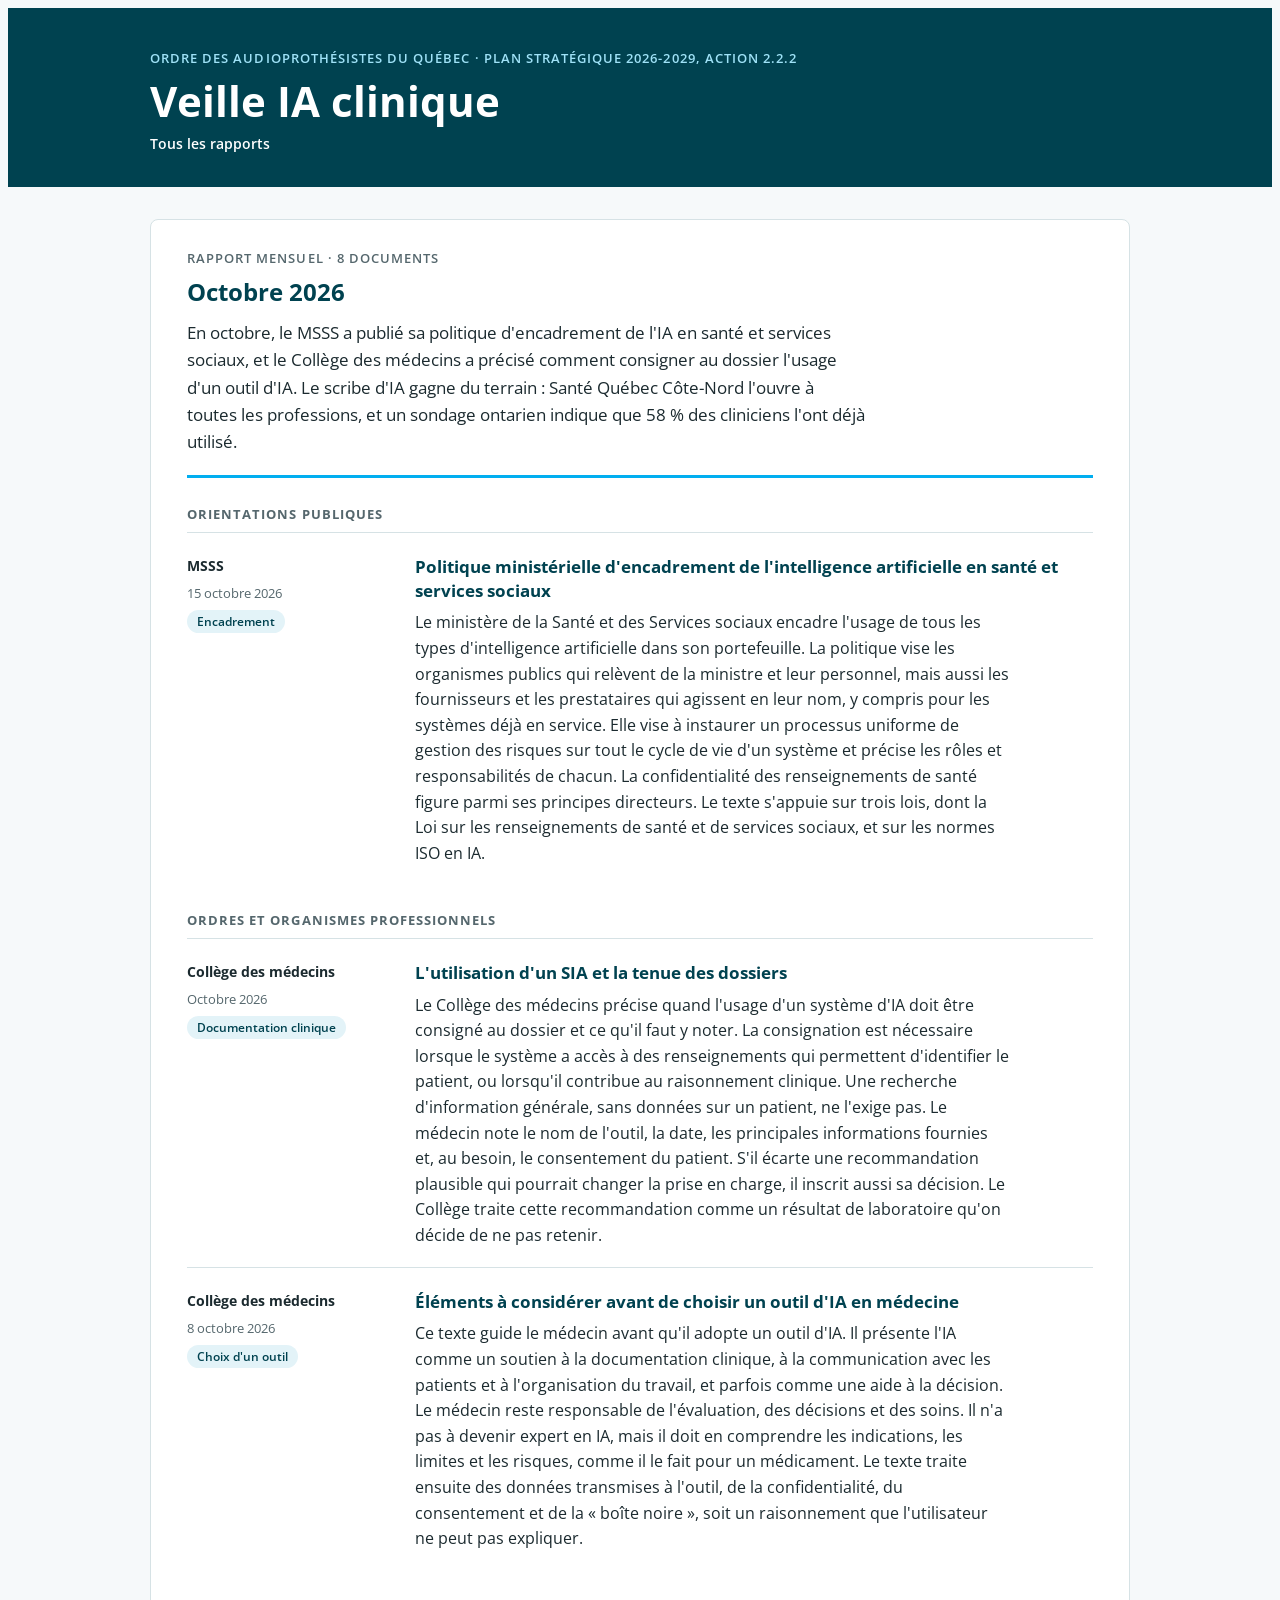
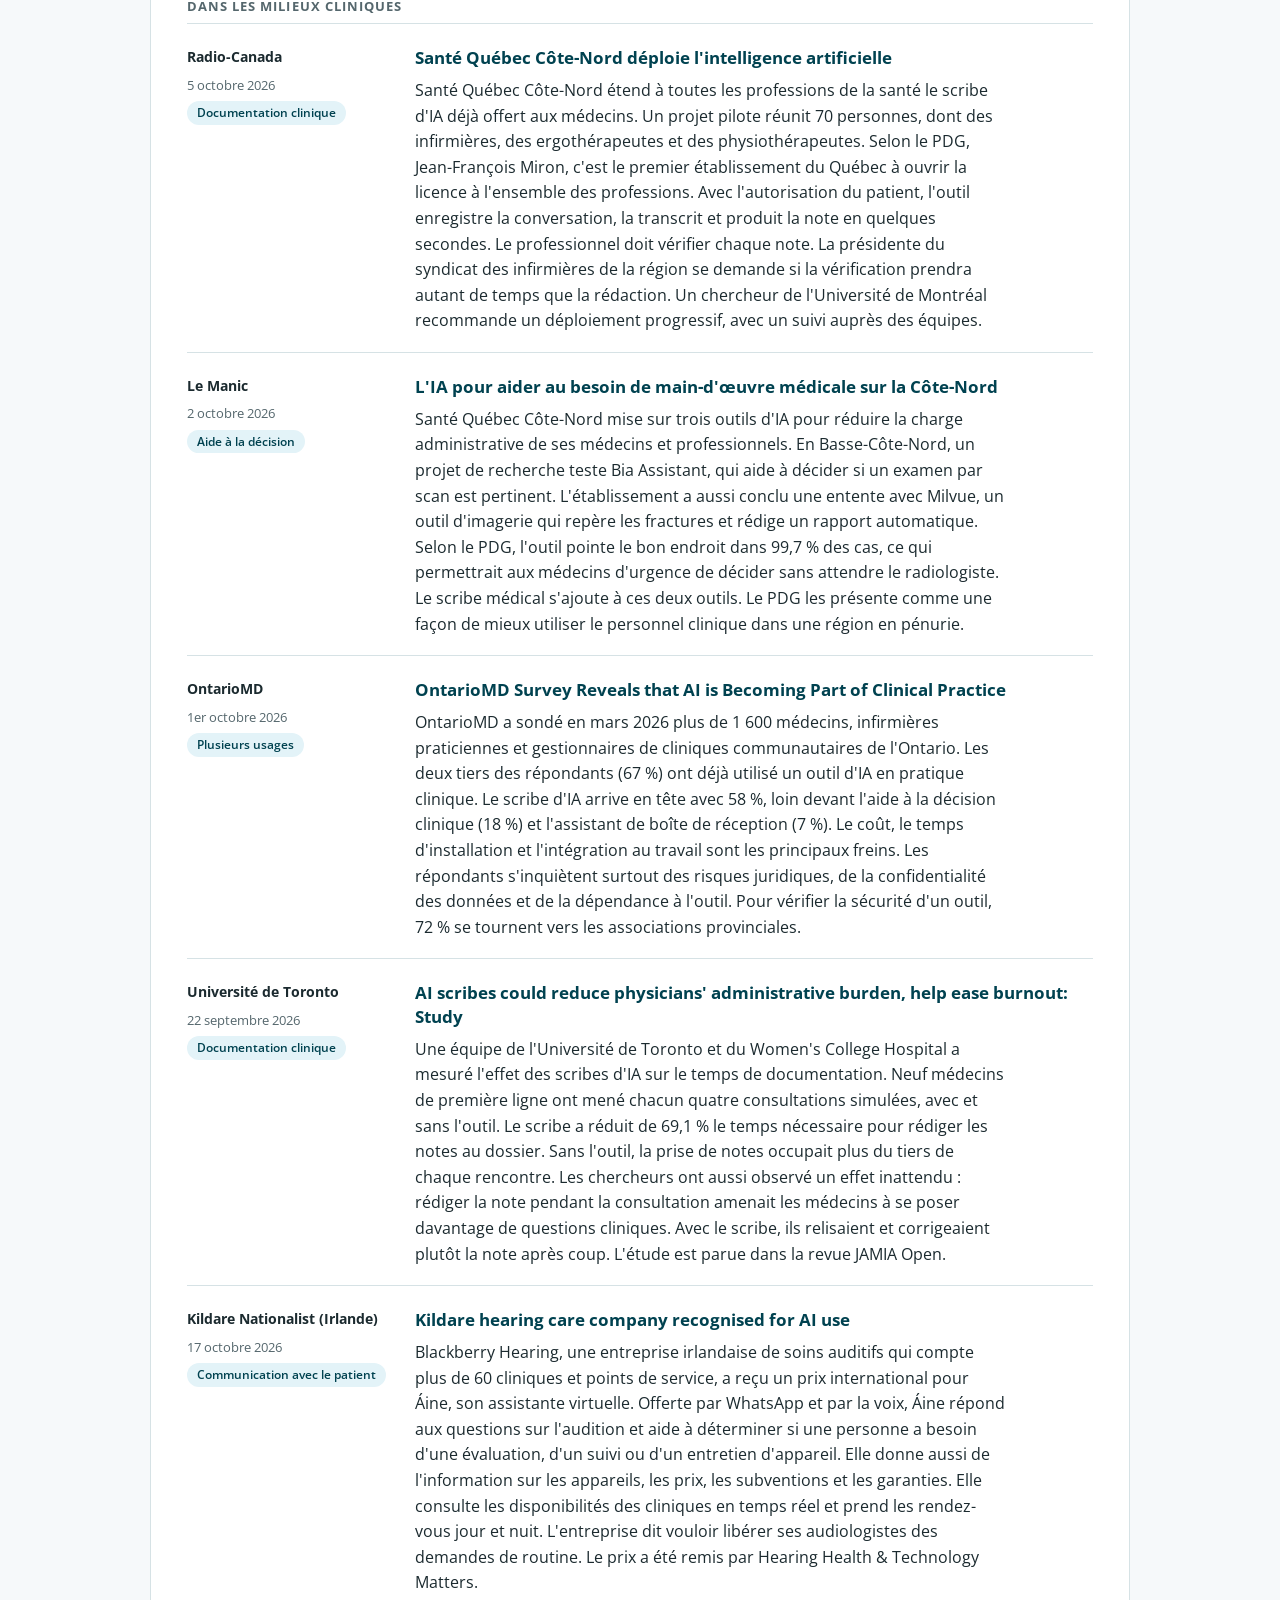
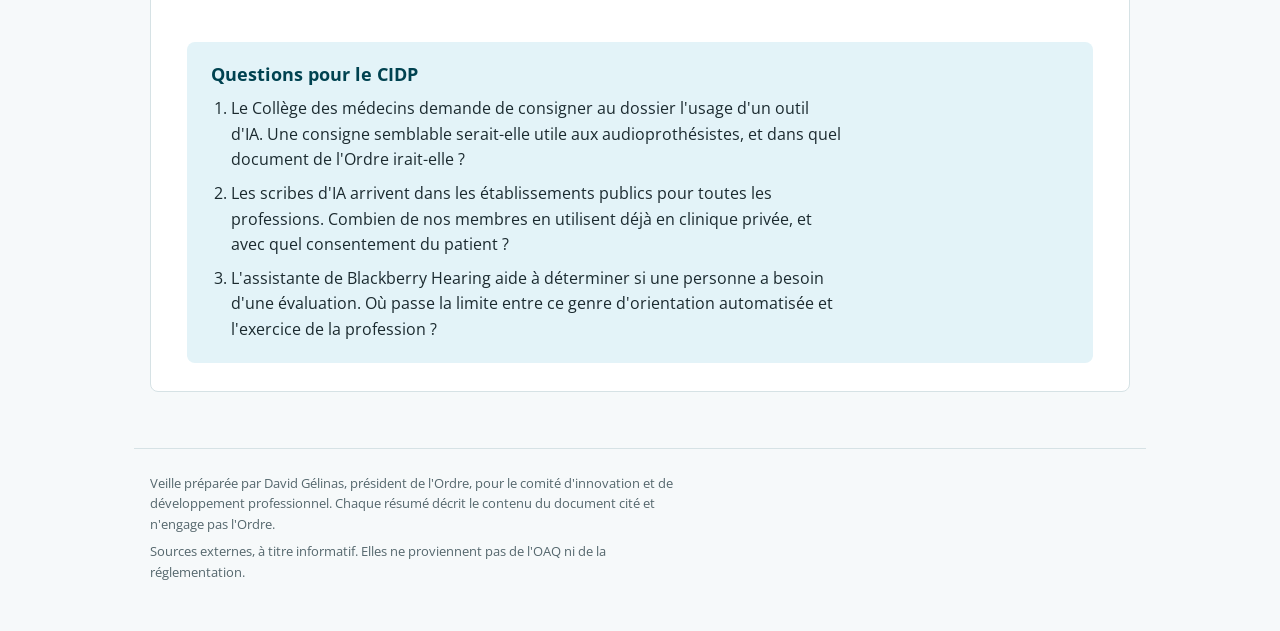
==== rapports/2026-10.html @ 30d17fe9 "Site de la veille IA clinique : rapport d'octobre 2026 et documents de référence Co-Authored-By: Cla" ====
<!doctype html>
<html lang="fr-CA">
<head>
<meta charset="utf-8">
<meta name="viewport" content="width=device-width, initial-scale=1, viewport-fit=cover">
<title>Veille IA clinique, Octobre 2026</title>
<link rel="stylesheet" href="https://fonts.googleapis.com/css2?family=Open+Sans:ital,wght@0,400;0,600;0,700;1,400&amp;display=swap">
<link rel="stylesheet" href="../assets/style.css">
</head>
<body>
<header class="bandeau">
  <div class="cadre">
    <span class="surtitre">Ordre des audioprothésistes du Québec · Plan stratégique 2026-2029, action 2.2.2</span>
    <h1>Veille IA clinique</h1>
    <a class="retour" href="../index.html">Tous les rapports</a>
  </div>
</header>
<main>
  <div class="cadre">
    <article class="rapport" aria-labelledby="t-rapport">
      <div class="rapport-tete">
        <span class="surtitre">Rapport mensuel · 8 documents</span>
        <h2 id="t-rapport">Octobre 2026</h2>
        <p class="resume">En octobre, le MSSS a publié sa politique d&#x27;encadrement de l&#x27;IA en santé et services sociaux, et le Collège des médecins a précisé comment consigner au dossier l&#x27;usage d&#x27;un outil d&#x27;IA. Le scribe d&#x27;IA gagne du terrain : Santé Québec Côte-Nord l&#x27;ouvre à toutes les professions, et un sondage ontarien indique que 58 % des cliniciens l&#x27;ont déjà utilisé.</p>
      </div>
      <div class="rubrique">
        <h3>Orientations publiques</h3>
        <div class="doc">
          <div class="meta"><span class="org">MSSS</span><time datetime="2026-10-15">15 octobre 2026</time><span class="puce">Encadrement</span></div>
          <div class="corps">
            <h4><a href="https://publications.msss.gouv.qc.ca/msss/document-004061/">Politique ministérielle d&#x27;encadrement de l&#x27;intelligence artificielle en santé et services sociaux</a></h4>
            <p>Le ministère de la Santé et des Services sociaux encadre l&#x27;usage de tous les types d&#x27;intelligence artificielle dans son portefeuille. La politique vise les organismes publics qui relèvent de la ministre et leur personnel, mais aussi les fournisseurs et les prestataires qui agissent en leur nom, y compris pour les systèmes déjà en service. Elle vise à instaurer un processus uniforme de gestion des risques sur tout le cycle de vie d&#x27;un système et précise les rôles et responsabilités de chacun. La confidentialité des renseignements de santé figure parmi ses principes directeurs. Le texte s&#x27;appuie sur trois lois, dont la Loi sur les renseignements de santé et de services sociaux, et sur les normes ISO en IA.</p>
          </div>
        </div>
      </div>
      <div class="rubrique">
        <h3>Ordres et organismes professionnels</h3>
        <div class="doc">
          <div class="meta"><span class="org">Collège des médecins</span><time datetime="2026-10">Octobre 2026</time><span class="puce">Documentation clinique</span></div>
          <div class="corps">
            <h4><a href="https://www.cmq.org/fr/pratiquer-la-medecine/informations-clinique/intelligence-artificielle/sia-tenue-dossiers">L&#x27;utilisation d&#x27;un SIA et la tenue des dossiers</a></h4>
            <p>Le Collège des médecins précise quand l&#x27;usage d&#x27;un système d&#x27;IA doit être consigné au dossier et ce qu&#x27;il faut y noter. La consignation est nécessaire lorsque le système a accès à des renseignements qui permettent d&#x27;identifier le patient, ou lorsqu&#x27;il contribue au raisonnement clinique. Une recherche d&#x27;information générale, sans données sur un patient, ne l&#x27;exige pas. Le médecin note le nom de l&#x27;outil, la date, les principales informations fournies et, au besoin, le consentement du patient. S&#x27;il écarte une recommandation plausible qui pourrait changer la prise en charge, il inscrit aussi sa décision. Le Collège traite cette recommandation comme un résultat de laboratoire qu&#x27;on décide de ne pas retenir.</p>
          </div>
        </div>
        <div class="doc">
          <div class="meta"><span class="org">Collège des médecins</span><time datetime="2026-10-08">8 octobre 2026</time><span class="puce">Choix d&#x27;un outil</span></div>
          <div class="corps">
            <h4><a href="https://www.cmq.org/fr/pratiquer-la-medecine/informations-clinique/intelligence-artificielle/avant-choisir-ia">Éléments à considérer avant de choisir un outil d&#x27;IA en médecine</a></h4>
            <p>Ce texte guide le médecin avant qu&#x27;il adopte un outil d&#x27;IA. Il présente l&#x27;IA comme un soutien à la documentation clinique, à la communication avec les patients et à l&#x27;organisation du travail, et parfois comme une aide à la décision. Le médecin reste responsable de l&#x27;évaluation, des décisions et des soins. Il n&#x27;a pas à devenir expert en IA, mais il doit en comprendre les indications, les limites et les risques, comme il le fait pour un médicament. Le texte traite ensuite des données transmises à l&#x27;outil, de la confidentialité, du consentement et de la « boîte noire », soit un raisonnement que l&#x27;utilisateur ne peut pas expliquer.</p>
          </div>
        </div>
      </div>
      <div class="rubrique">
        <h3>Dans les milieux cliniques</h3>
        <div class="doc">
          <div class="meta"><span class="org">Radio-Canada</span><time datetime="2026-10-05">5 octobre 2026</time><span class="puce">Documentation clinique</span></div>
          <div class="corps">
            <h4><a href="https://ici.radio-canada.ca/nouvelle/2289544/ia-medical-prise-note-scribe">Santé Québec Côte-Nord déploie l&#x27;intelligence artificielle</a></h4>
            <p>Santé Québec Côte-Nord étend à toutes les professions de la santé le scribe d&#x27;IA déjà offert aux médecins. Un projet pilote réunit 70 personnes, dont des infirmières, des ergothérapeutes et des physiothérapeutes. Selon le PDG, Jean-François Miron, c&#x27;est le premier établissement du Québec à ouvrir la licence à l&#x27;ensemble des professions. Avec l&#x27;autorisation du patient, l&#x27;outil enregistre la conversation, la transcrit et produit la note en quelques secondes. Le professionnel doit vérifier chaque note. La présidente du syndicat des infirmières de la région se demande si la vérification prendra autant de temps que la rédaction. Un chercheur de l&#x27;Université de Montréal recommande un déploiement progressif, avec un suivi auprès des équipes.</p>
          </div>
        </div>
        <div class="doc">
          <div class="meta"><span class="org">Le Manic</span><time datetime="2026-10-02">2 octobre 2026</time><span class="puce">Aide à la décision</span></div>
          <div class="corps">
            <h4><a href="https://www.lemanic.ca/2026/10/02/lia-pour-aider-au-besoin-de-main-doeuvre-medicale-sur-la-cote-nord/">L&#x27;IA pour aider au besoin de main-d&#x27;œuvre médicale sur la Côte-Nord</a></h4>
            <p>Santé Québec Côte-Nord mise sur trois outils d&#x27;IA pour réduire la charge administrative de ses médecins et professionnels. En Basse-Côte-Nord, un projet de recherche teste Bia Assistant, qui aide à décider si un examen par scan est pertinent. L&#x27;établissement a aussi conclu une entente avec Milvue, un outil d&#x27;imagerie qui repère les fractures et rédige un rapport automatique. Selon le PDG, l&#x27;outil pointe le bon endroit dans 99,7 % des cas, ce qui permettrait aux médecins d&#x27;urgence de décider sans attendre le radiologiste. Le scribe médical s&#x27;ajoute à ces deux outils. Le PDG les présente comme une façon de mieux utiliser le personnel clinique dans une région en pénurie.</p>
          </div>
        </div>
        <div class="doc">
          <div class="meta"><span class="org">OntarioMD</span><time datetime="2026-10-01">1er octobre 2026</time><span class="puce">Plusieurs usages</span></div>
          <div class="corps">
            <h4><a href="https://www.newswire.ca/news-releases/ontariomd-survey-reveals-that-ai-is-becoming-part-of-clinical-practice-877359823.html">OntarioMD Survey Reveals that AI is Becoming Part of Clinical Practice</a></h4>
            <p>OntarioMD a sondé en mars 2026 plus de 1 600 médecins, infirmières praticiennes et gestionnaires de cliniques communautaires de l&#x27;Ontario. Les deux tiers des répondants (67 %) ont déjà utilisé un outil d&#x27;IA en pratique clinique. Le scribe d&#x27;IA arrive en tête avec 58 %, loin devant l&#x27;aide à la décision clinique (18 %) et l&#x27;assistant de boîte de réception (7 %). Le coût, le temps d&#x27;installation et l&#x27;intégration au travail sont les principaux freins. Les répondants s&#x27;inquiètent surtout des risques juridiques, de la confidentialité des données et de la dépendance à l&#x27;outil. Pour vérifier la sécurité d&#x27;un outil, 72 % se tournent vers les associations provinciales.</p>
          </div>
        </div>
        <div class="doc">
          <div class="meta"><span class="org">Université de Toronto</span><time datetime="2026-09-22">22 septembre 2026</time><span class="puce">Documentation clinique</span></div>
          <div class="corps">
            <h4><a href="https://www.utoronto.ca/news/ai-scribes-could-reduce-physicians-administrative-burden-help-ease-burnout-study">AI scribes could reduce physicians&#x27; administrative burden, help ease burnout: Study</a></h4>
            <p>Une équipe de l&#x27;Université de Toronto et du Women&#x27;s College Hospital a mesuré l&#x27;effet des scribes d&#x27;IA sur le temps de documentation. Neuf médecins de première ligne ont mené chacun quatre consultations simulées, avec et sans l&#x27;outil. Le scribe a réduit de 69,1 % le temps nécessaire pour rédiger les notes au dossier. Sans l&#x27;outil, la prise de notes occupait plus du tiers de chaque rencontre. Les chercheurs ont aussi observé un effet inattendu : rédiger la note pendant la consultation amenait les médecins à se poser davantage de questions cliniques. Avec le scribe, ils relisaient et corrigeaient plutôt la note après coup. L&#x27;étude est parue dans la revue JAMIA Open.</p>
          </div>
        </div>
        <div class="doc">
          <div class="meta"><span class="org">Kildare Nationalist (Irlande)</span><time datetime="2026-10-17">17 octobre 2026</time><span class="puce">Communication avec le patient</span></div>
          <div class="corps">
            <h4><a href="https://www.kildare-nationalist.ie/news/kildare-hearing-care-company-recognised-for-ai-use_arid-20331309.html">Kildare hearing care company recognised for AI use</a></h4>
            <p>Blackberry Hearing, une entreprise irlandaise de soins auditifs qui compte plus de 60 cliniques et points de service, a reçu un prix international pour Áine, son assistante virtuelle. Offerte par WhatsApp et par la voix, Áine répond aux questions sur l&#x27;audition et aide à déterminer si une personne a besoin d&#x27;une évaluation, d&#x27;un suivi ou d&#x27;un entretien d&#x27;appareil. Elle donne aussi de l&#x27;information sur les appareils, les prix, les subventions et les garanties. Elle consulte les disponibilités des cliniques en temps réel et prend les rendez-vous jour et nuit. L&#x27;entreprise dit vouloir libérer ses audiologistes des demandes de routine. Le prix a été remis par Hearing Health &amp; Technology Matters.</p>
          </div>
        </div>
      </div>
      <div class="questions">
        <h3>Questions pour le CIDP</h3>
        <ol>
          <li>Le Collège des médecins demande de consigner au dossier l&#x27;usage d&#x27;un outil d&#x27;IA. Une consigne semblable serait-elle utile aux audioprothésistes, et dans quel document de l&#x27;Ordre irait-elle ?</li>
          <li>Les scribes d&#x27;IA arrivent dans les établissements publics pour toutes les professions. Combien de nos membres en utilisent déjà en clinique privée, et avec quel consentement du patient ?</li>
          <li>L&#x27;assistante de Blackberry Hearing aide à déterminer si une personne a besoin d&#x27;une évaluation. Où passe la limite entre ce genre d&#x27;orientation automatisée et l&#x27;exercice de la profession ?</li>
        </ol>
      </div>
    </article>
  </div>
</main>
<footer>
  <div class="cadre">
    <p>Veille préparée par David Gélinas, président de l'Ordre, pour le comité d'innovation et de développement professionnel. Chaque résumé décrit le contenu du document cité et n'engage pas l'Ordre.</p>
    <p>Sources externes, à titre informatif. Elles ne proviennent pas de l'OAQ ni de la réglementation.</p>
  </div>
</footer>
</body>
</html>
---- assets/style.css ----
/* Bandeau plein largeur, puis une colonne de lecture. Chaque document = méta à gauche, résumé à droite (empilés sur téléphone) */
:root {
  --encre: #004250;      /* bleu-vert OAQ */
  --vif: #01AEF0;        /* accent OAQ, filets et puces seulement */
  --fond: #F6F9FA;
  --surface: #FFFFFF;
  --texte: #1B2A2F;
  --doux: #55676D;
  --filet: #D6E2E5;
  --bandeau-texte: #FFFFFF;
  --puce-fond: #E3F3F8;
  --puce-texte: #004250;
  --avis-fond: #FFF7E0;
  --avis-texte: #5C4300;
  --corps: "Open Sans", "Segoe UI", system-ui, -apple-system, sans-serif;
}
@media (prefers-color-scheme: dark) {
  :root:not([data-theme="light"]) {
    --encre: #7FD3EC; --vif: #01AEF0; --fond: #0E1A1E; --surface: #15252A; --texte: #E4EEF0;
    --doux: #9DB1B6; --filet: #26393F; --bandeau-texte: #FFFFFF; --puce-fond: #1D3A43; --puce-texte: #BEE9F6;
    --avis-fond: #3A3014; --avis-texte: #F3DFA6; color-scheme: dark;
  }
}
:root[data-theme="dark"] {
  --encre: #7FD3EC; --vif: #01AEF0; --fond: #0E1A1E; --surface: #15252A; --texte: #E4EEF0;
  --doux: #9DB1B6; --filet: #26393F; --bandeau-texte: #FFFFFF; --puce-fond: #1D3A43; --puce-texte: #BEE9F6;
  --avis-fond: #3A3014; --avis-texte: #F3DFA6; color-scheme: dark;
}
body { background: var(--fond); color: var(--texte); font-family: var(--corps); font-size: 16px; line-height: 1.6; }
.cadre { max-width: 980px; margin: 0 auto; padding-left: max(16px, env(safe-area-inset-left, 0px)); padding-right: max(16px, env(safe-area-inset-right, 0px)); }
header.bandeau { background: #004250; color: var(--bandeau-texte); }
header.bandeau .cadre { padding-block: 40px 32px; display: grid; gap: 8px; }
.surtitre { font-size: 13px; font-weight: 600; letter-spacing: .08em; text-transform: uppercase; color: #9FE2F7; }
h1 { margin: 0; font-size: clamp(30px, 5vw, 42px); line-height: 1.15; font-weight: 700; text-wrap: balance; }
.sous-titre { margin: 0; max-width: 62ch; color: #D7EEF4; }
nav.onglets { display: flex; flex-wrap: wrap; gap: 8px 20px; margin-top: 12px; }
nav.onglets a { color: #FFFFFF; font-weight: 600; font-size: 14px; text-decoration: none; border-bottom: 2px solid var(--vif); padding-bottom: 2px; }
nav.onglets a:focus-visible, a:focus-visible { outline: 2px solid var(--vif); outline-offset: 3px; }
main .cadre { padding-block: 32px 56px; display: grid; gap: 48px; }
h2 { margin: 0 0 4px; font-size: 24px; line-height: 1.25; color: var(--encre); text-wrap: balance; }
h3 { margin: 0; font-size: 18px; line-height: 1.35; text-wrap: balance; }
.intro { margin: 0; color: var(--doux); max-width: 65ch; }
section { display: grid; gap: 20px; }

/* Liste des rapports */
.liste-rapports { display: grid; gap: 0; border-top: 1px solid var(--filet); }
.rapport-ligne { display: grid; grid-template-columns: 170px 1fr; gap: 8px 24px; padding-block: 20px; border-bottom: 1px solid var(--filet); }
.rapport-ligne .mois { font-weight: 700; color: var(--encre); font-size: 18px; }
.rapport-ligne .compte { font-size: 13px; color: var(--doux); font-variant-numeric: tabular-nums; }
.rapport-ligne p { margin: 0; max-width: 65ch; }
.rapport-ligne a { color: var(--encre); font-weight: 600; }
.rapport-ligne.a-venir .mois, .rapport-ligne.a-venir p { color: var(--doux); }

/* Rapport */
.rapport { background: var(--surface); border: 1px solid var(--filet); border-radius: 8px; padding: 28px clamp(16px, 4vw, 36px); display: grid; gap: 28px; }
.rapport-tete { display: grid; gap: 8px; border-bottom: 3px solid var(--vif); padding-bottom: 20px; }
.rapport-tete .resume { margin: 0; max-width: 68ch; font-size: 17px; }
.rubrique { display: grid; gap: 4px; }
.rubrique > h3 { font-size: 13px; letter-spacing: .08em; text-transform: uppercase; color: var(--doux); font-weight: 700; padding-bottom: 8px; border-bottom: 1px solid var(--filet); }
.doc { display: grid; grid-template-columns: 200px minmax(0, 1fr); gap: 8px 28px; padding-block: 18px; border-bottom: 1px solid var(--filet); }
.rubrique .doc:last-child { border-bottom: 0; }
.doc .meta { display: grid; gap: 6px; align-content: start; font-size: 13px; color: var(--doux); }
.doc .meta .org { font-weight: 700; color: var(--texte); font-size: 14px; }
.doc .meta time { font-variant-numeric: tabular-nums; }
.puce { justify-self: start; background: var(--puce-fond); color: var(--puce-texte); border-radius: 999px; padding: 2px 10px; font-size: 12px; font-weight: 600; }
.doc .corps { display: grid; gap: 8px; min-width: 0; }
.doc .corps h4 { margin: 0; font-size: 17px; line-height: 1.4; }
.doc .corps h4 a { color: var(--encre); text-decoration: none; }
.doc .corps h4 a:hover { text-decoration: underline; }
.doc .corps p { margin: 0; max-width: 66ch; }
.questions { background: var(--puce-fond); border-radius: 8px; padding: 20px 24px; display: grid; gap: 10px; }
.questions h3 { color: var(--puce-texte); }
.questions ol { margin: 0; padding-left: 20px; display: grid; gap: 8px; }
.questions li { max-width: 68ch; }
footer .cadre { padding-block: 24px 40px; border-top: 1px solid var(--filet); font-size: 13px; color: var(--doux); display: grid; gap: 6px; }
footer p { margin: 0; max-width: 75ch; }

@media (max-width: 640px) {
  .rapport-ligne, .doc { grid-template-columns: 1fr; }
  .doc .meta { grid-auto-flow: row; }
}
@media (prefers-reduced-motion: no-preference) { html { scroll-behavior: smooth; } }
a.retour { color: #FFFFFF; font-size: 14px; font-weight: 600; text-decoration: none; }
a.retour:hover { text-decoration: underline; }
.rapport-tete .surtitre { color: var(--doux); }
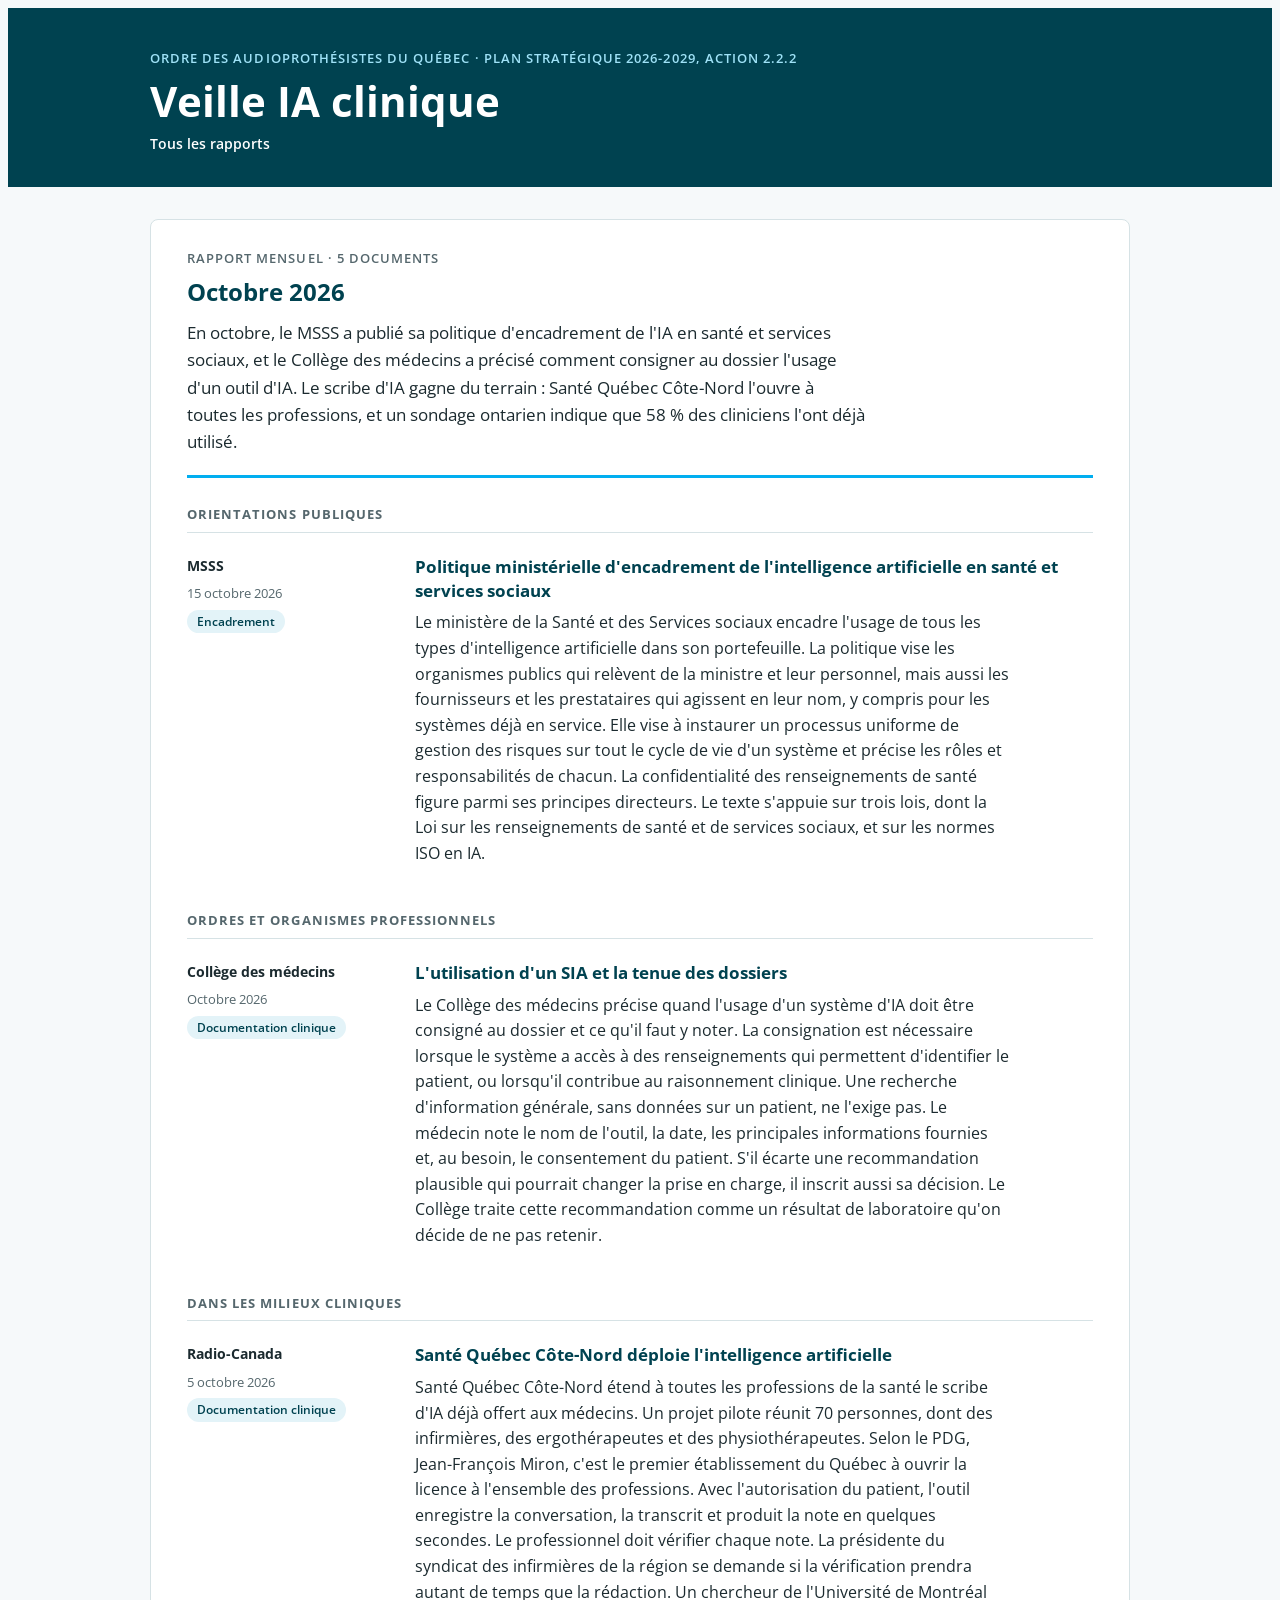
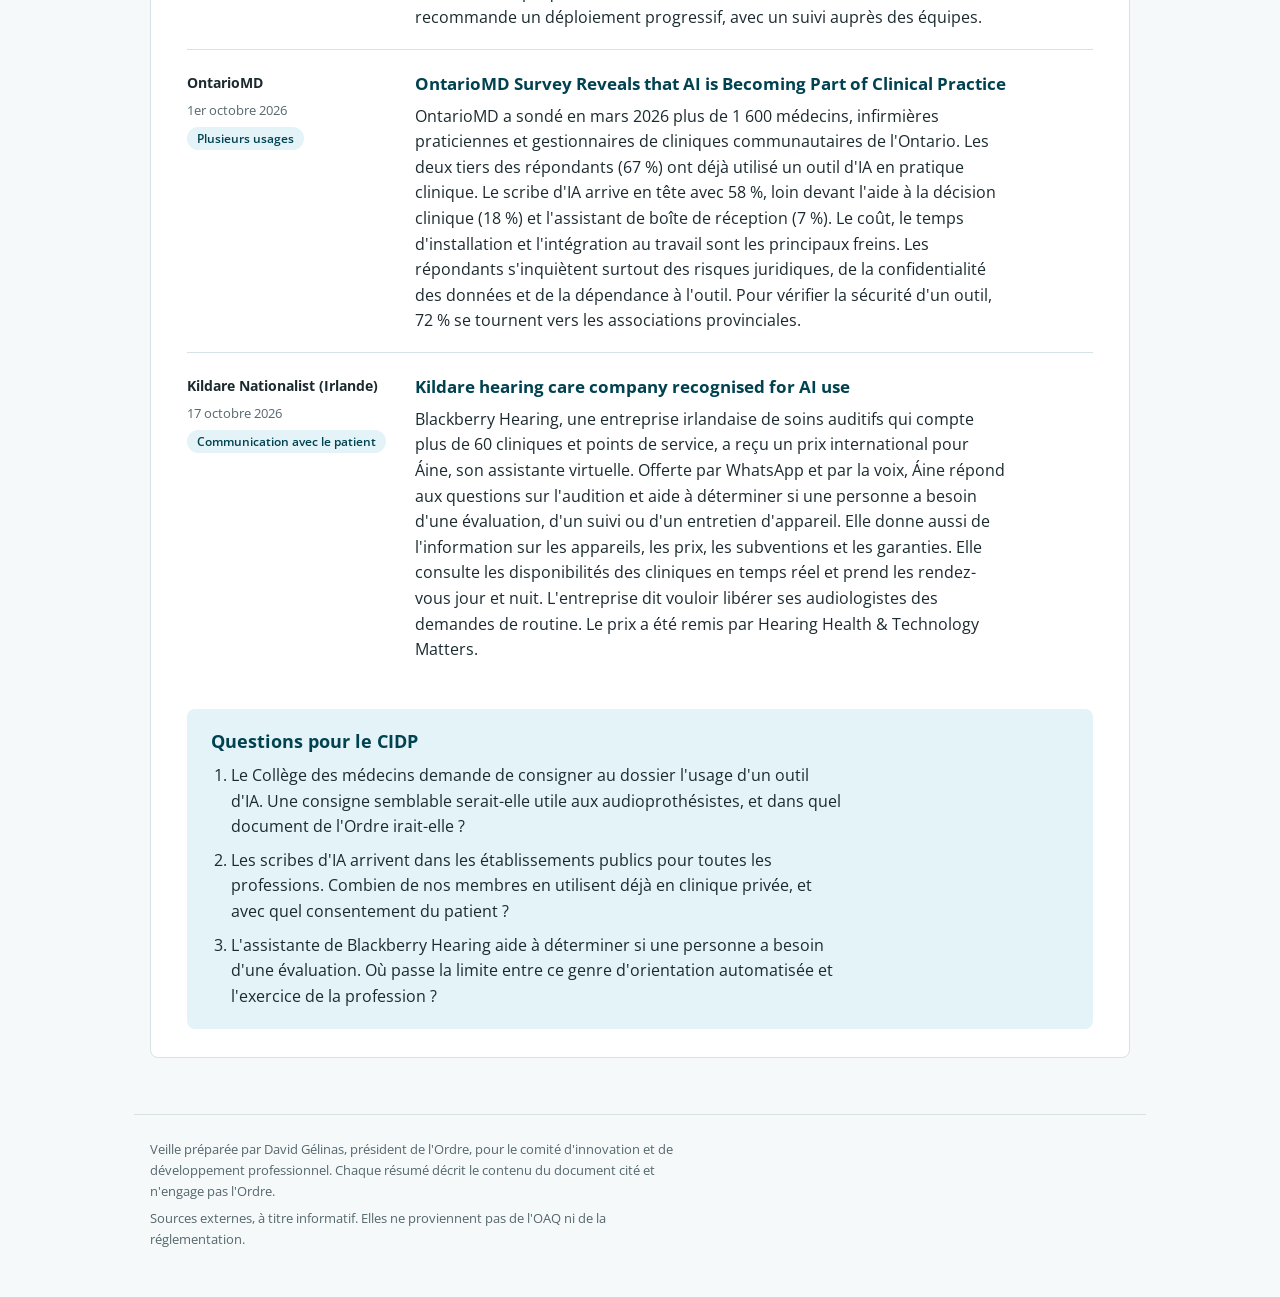
==== commit c9b556d6: "Au plus 5 documents par rapport, grille de sélection ; octobre ramené à 5 Co-Authored-By: Claude Opu" ====
--- a/rapports/2026-10.html
+++ b/rapports/2026-10.html
@@ -19,7 +19,7 @@
   <div class="cadre">
     <article class="rapport" aria-labelledby="t-rapport">
       <div class="rapport-tete">
-        <span class="surtitre">Rapport mensuel · 8 documents</span>
+        <span class="surtitre">Rapport mensuel · 5 documents</span>
         <h2 id="t-rapport">Octobre 2026</h2>
         <p class="resume">En octobre, le MSSS a publié sa politique d&#x27;encadrement de l&#x27;IA en santé et services sociaux, et le Collège des médecins a précisé comment consigner au dossier l&#x27;usage d&#x27;un outil d&#x27;IA. Le scribe d&#x27;IA gagne du terrain : Santé Québec Côte-Nord l&#x27;ouvre à toutes les professions, et un sondage ontarien indique que 58 % des cliniciens l&#x27;ont déjà utilisé.</p>
       </div>
@@ -42,13 +42,6 @@
             <p>Le Collège des médecins précise quand l&#x27;usage d&#x27;un système d&#x27;IA doit être consigné au dossier et ce qu&#x27;il faut y noter. La consignation est nécessaire lorsque le système a accès à des renseignements qui permettent d&#x27;identifier le patient, ou lorsqu&#x27;il contribue au raisonnement clinique. Une recherche d&#x27;information générale, sans données sur un patient, ne l&#x27;exige pas. Le médecin note le nom de l&#x27;outil, la date, les principales informations fournies et, au besoin, le consentement du patient. S&#x27;il écarte une recommandation plausible qui pourrait changer la prise en charge, il inscrit aussi sa décision. Le Collège traite cette recommandation comme un résultat de laboratoire qu&#x27;on décide de ne pas retenir.</p>
           </div>
         </div>
-        <div class="doc">
-          <div class="meta"><span class="org">Collège des médecins</span><time datetime="2026-10-08">8 octobre 2026</time><span class="puce">Choix d&#x27;un outil</span></div>
-          <div class="corps">
-            <h4><a href="https://www.cmq.org/fr/pratiquer-la-medecine/informations-clinique/intelligence-artificielle/avant-choisir-ia">Éléments à considérer avant de choisir un outil d&#x27;IA en médecine</a></h4>
-            <p>Ce texte guide le médecin avant qu&#x27;il adopte un outil d&#x27;IA. Il présente l&#x27;IA comme un soutien à la documentation clinique, à la communication avec les patients et à l&#x27;organisation du travail, et parfois comme une aide à la décision. Le médecin reste responsable de l&#x27;évaluation, des décisions et des soins. Il n&#x27;a pas à devenir expert en IA, mais il doit en comprendre les indications, les limites et les risques, comme il le fait pour un médicament. Le texte traite ensuite des données transmises à l&#x27;outil, de la confidentialité, du consentement et de la « boîte noire », soit un raisonnement que l&#x27;utilisateur ne peut pas expliquer.</p>
-          </div>
-        </div>
       </div>
       <div class="rubrique">
         <h3>Dans les milieux cliniques</h3>
@@ -60,24 +53,10 @@
           </div>
         </div>
         <div class="doc">
-          <div class="meta"><span class="org">Le Manic</span><time datetime="2026-10-02">2 octobre 2026</time><span class="puce">Aide à la décision</span></div>
-          <div class="corps">
-            <h4><a href="https://www.lemanic.ca/2026/10/02/lia-pour-aider-au-besoin-de-main-doeuvre-medicale-sur-la-cote-nord/">L&#x27;IA pour aider au besoin de main-d&#x27;œuvre médicale sur la Côte-Nord</a></h4>
-            <p>Santé Québec Côte-Nord mise sur trois outils d&#x27;IA pour réduire la charge administrative de ses médecins et professionnels. En Basse-Côte-Nord, un projet de recherche teste Bia Assistant, qui aide à décider si un examen par scan est pertinent. L&#x27;établissement a aussi conclu une entente avec Milvue, un outil d&#x27;imagerie qui repère les fractures et rédige un rapport automatique. Selon le PDG, l&#x27;outil pointe le bon endroit dans 99,7 % des cas, ce qui permettrait aux médecins d&#x27;urgence de décider sans attendre le radiologiste. Le scribe médical s&#x27;ajoute à ces deux outils. Le PDG les présente comme une façon de mieux utiliser le personnel clinique dans une région en pénurie.</p>
-          </div>
-        </div>
-        <div class="doc">
           <div class="meta"><span class="org">OntarioMD</span><time datetime="2026-10-01">1er octobre 2026</time><span class="puce">Plusieurs usages</span></div>
           <div class="corps">
             <h4><a href="https://www.newswire.ca/news-releases/ontariomd-survey-reveals-that-ai-is-becoming-part-of-clinical-practice-877359823.html">OntarioMD Survey Reveals that AI is Becoming Part of Clinical Practice</a></h4>
             <p>OntarioMD a sondé en mars 2026 plus de 1 600 médecins, infirmières praticiennes et gestionnaires de cliniques communautaires de l&#x27;Ontario. Les deux tiers des répondants (67 %) ont déjà utilisé un outil d&#x27;IA en pratique clinique. Le scribe d&#x27;IA arrive en tête avec 58 %, loin devant l&#x27;aide à la décision clinique (18 %) et l&#x27;assistant de boîte de réception (7 %). Le coût, le temps d&#x27;installation et l&#x27;intégration au travail sont les principaux freins. Les répondants s&#x27;inquiètent surtout des risques juridiques, de la confidentialité des données et de la dépendance à l&#x27;outil. Pour vérifier la sécurité d&#x27;un outil, 72 % se tournent vers les associations provinciales.</p>
-          </div>
-        </div>
-        <div class="doc">
-          <div class="meta"><span class="org">Université de Toronto</span><time datetime="2026-09-22">22 septembre 2026</time><span class="puce">Documentation clinique</span></div>
-          <div class="corps">
-            <h4><a href="https://www.utoronto.ca/news/ai-scribes-could-reduce-physicians-administrative-burden-help-ease-burnout-study">AI scribes could reduce physicians&#x27; administrative burden, help ease burnout: Study</a></h4>
-            <p>Une équipe de l&#x27;Université de Toronto et du Women&#x27;s College Hospital a mesuré l&#x27;effet des scribes d&#x27;IA sur le temps de documentation. Neuf médecins de première ligne ont mené chacun quatre consultations simulées, avec et sans l&#x27;outil. Le scribe a réduit de 69,1 % le temps nécessaire pour rédiger les notes au dossier. Sans l&#x27;outil, la prise de notes occupait plus du tiers de chaque rencontre. Les chercheurs ont aussi observé un effet inattendu : rédiger la note pendant la consultation amenait les médecins à se poser davantage de questions cliniques. Avec le scribe, ils relisaient et corrigeaient plutôt la note après coup. L&#x27;étude est parue dans la revue JAMIA Open.</p>
           </div>
         </div>
         <div class="doc">
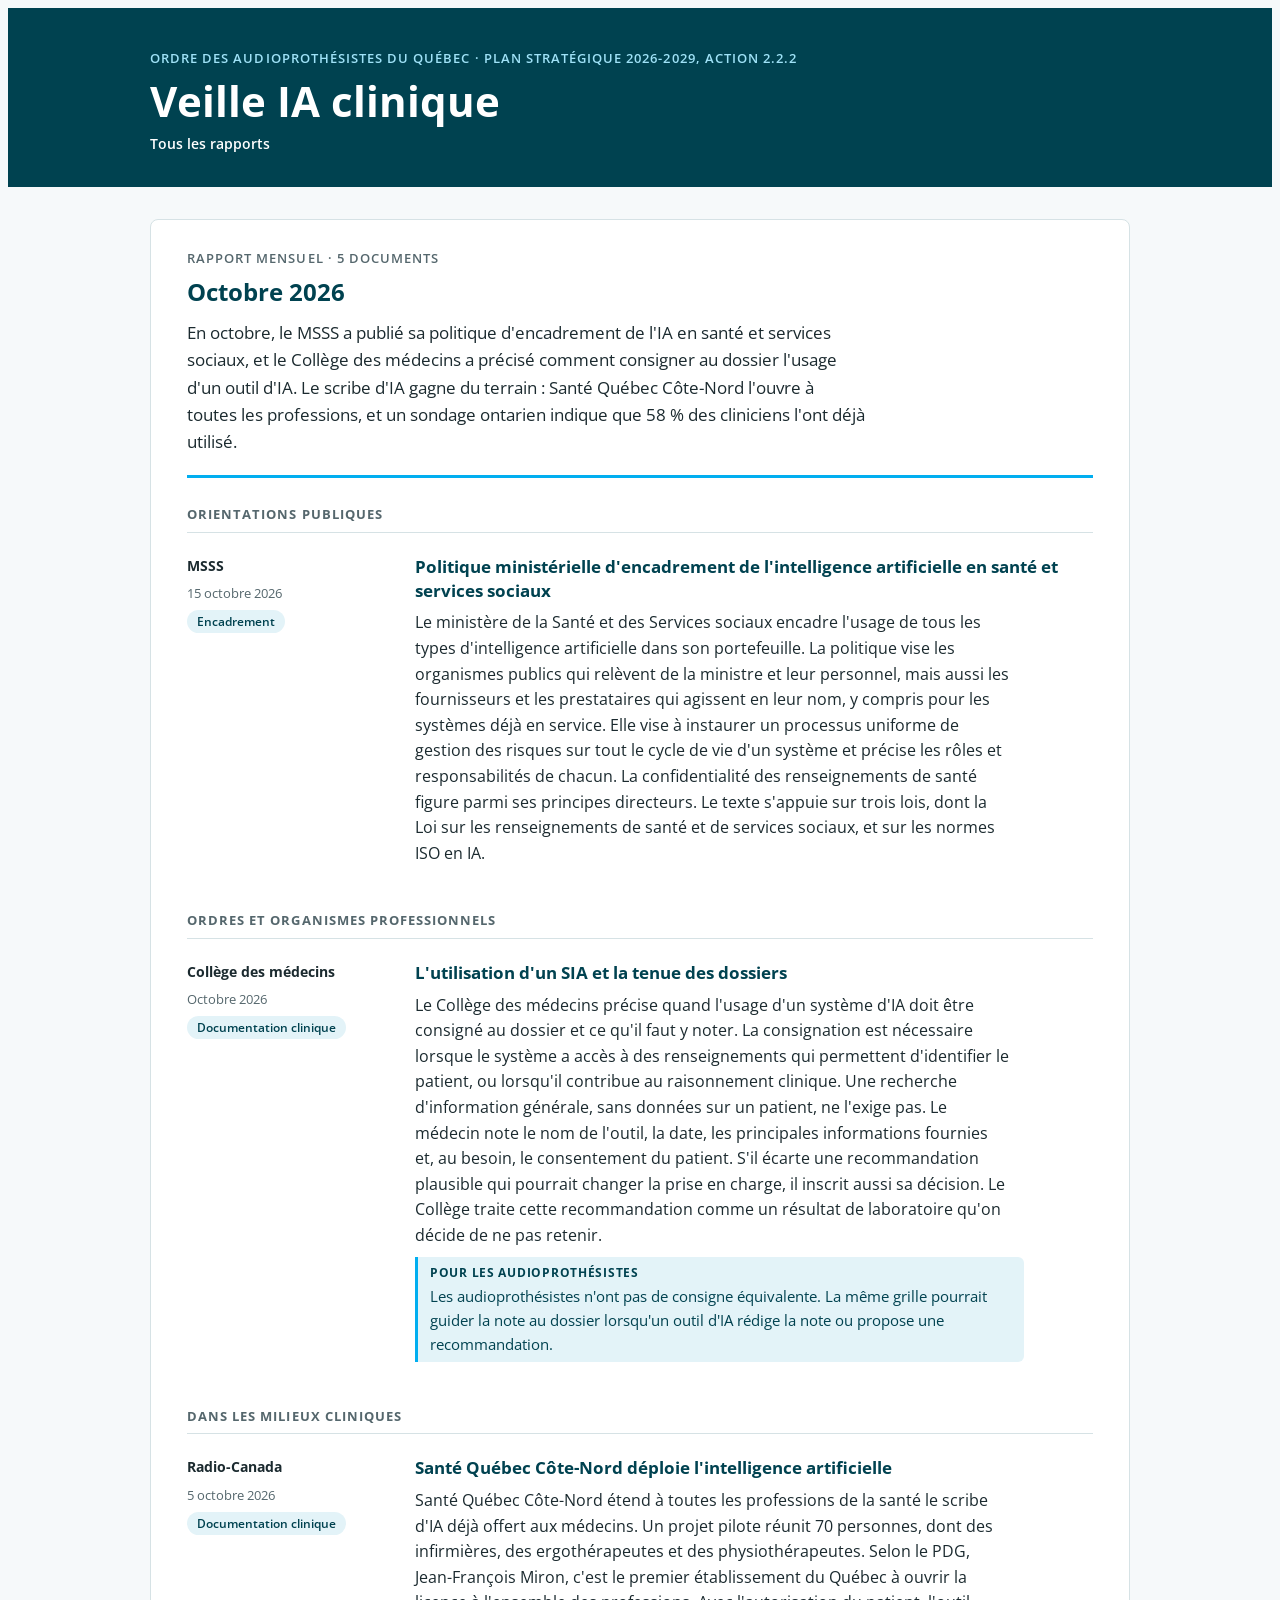
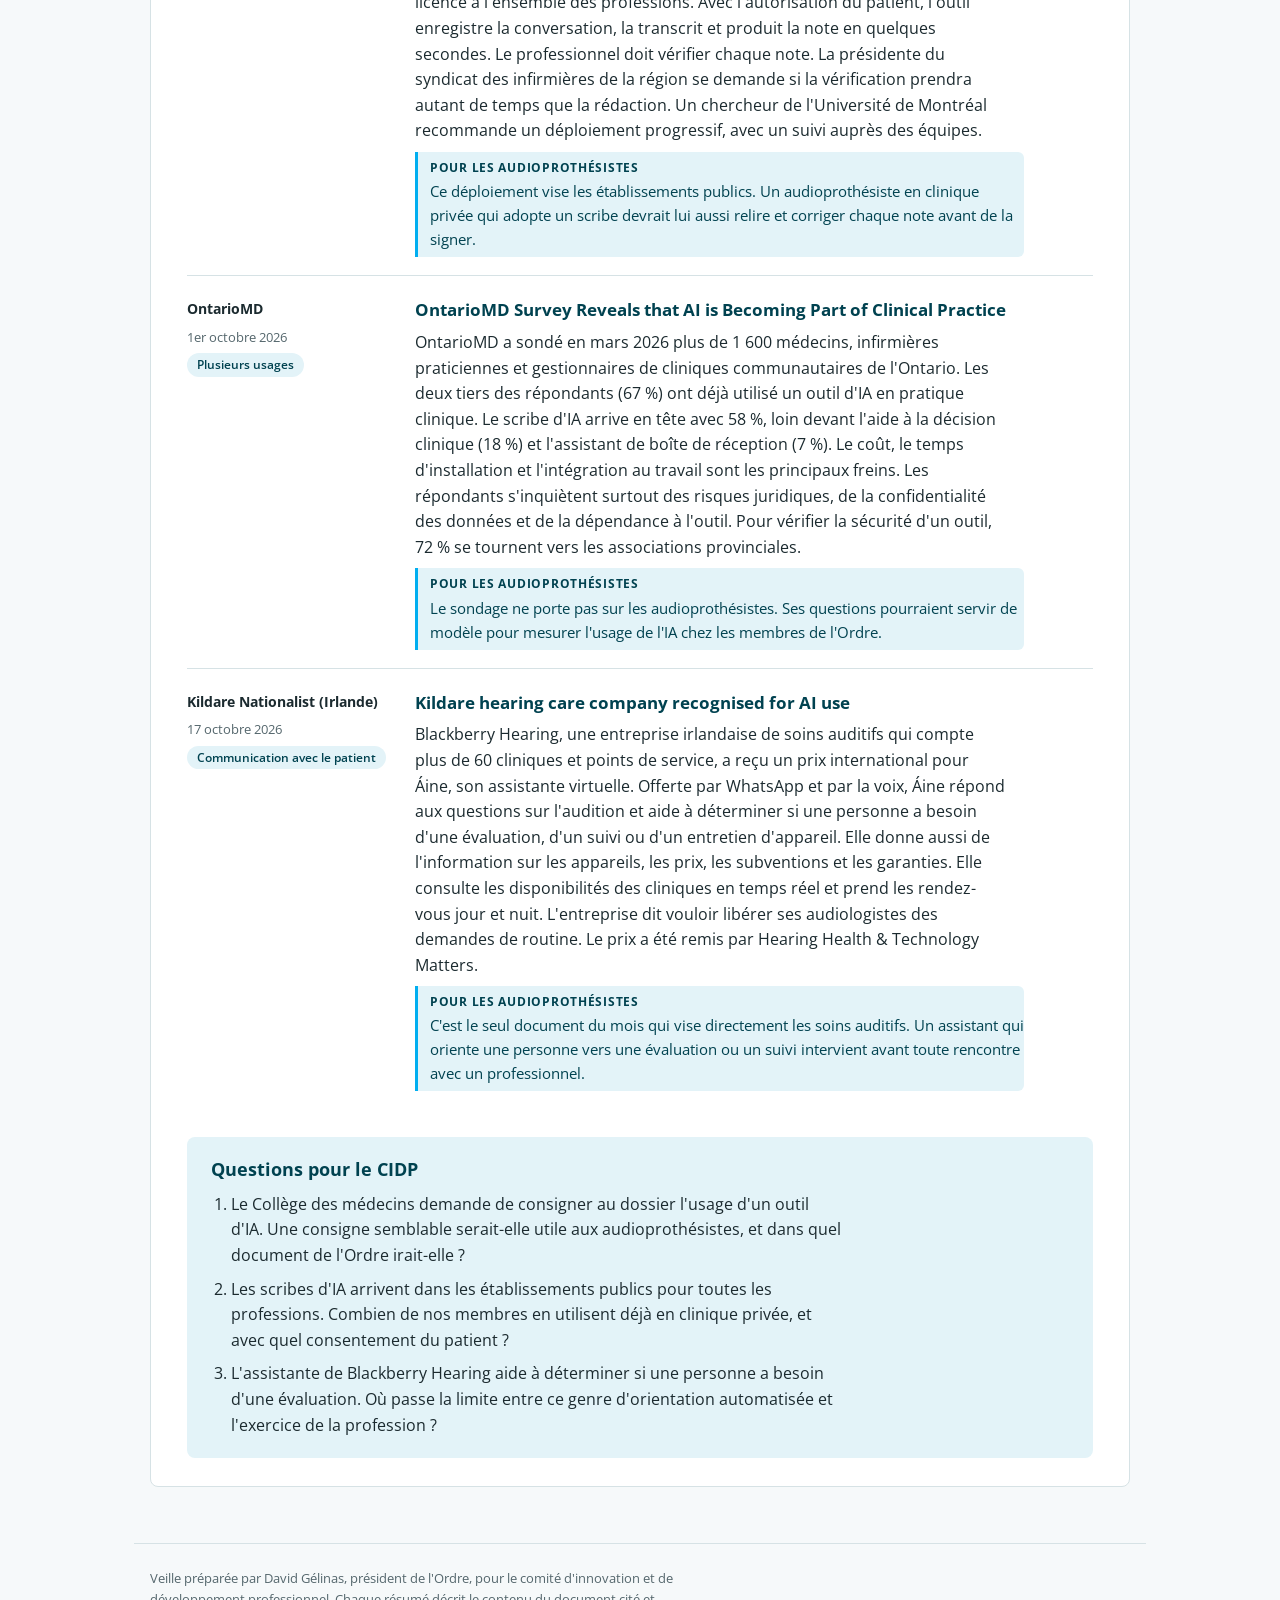
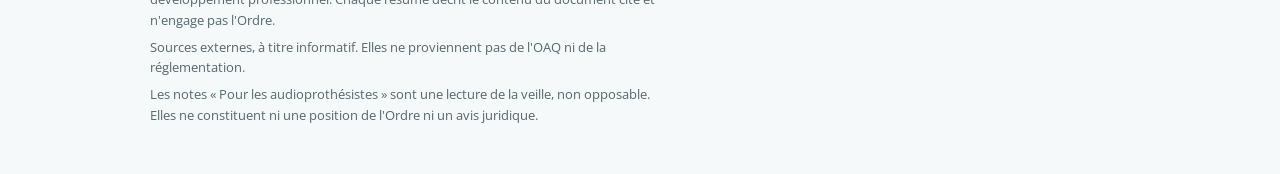
==== commit 8d51cc6a: "Note « Pour les audioprothésistes », seulement quand le document s'applique Co-Authored-By: Claude O" ====
--- a/rapports/2026-10.html
+++ b/rapports/2026-10.html
@@ -40,6 +40,7 @@
           <div class="corps">
             <h4><a href="https://www.cmq.org/fr/pratiquer-la-medecine/informations-clinique/intelligence-artificielle/sia-tenue-dossiers">L&#x27;utilisation d&#x27;un SIA et la tenue des dossiers</a></h4>
             <p>Le Collège des médecins précise quand l&#x27;usage d&#x27;un système d&#x27;IA doit être consigné au dossier et ce qu&#x27;il faut y noter. La consignation est nécessaire lorsque le système a accès à des renseignements qui permettent d&#x27;identifier le patient, ou lorsqu&#x27;il contribue au raisonnement clinique. Une recherche d&#x27;information générale, sans données sur un patient, ne l&#x27;exige pas. Le médecin note le nom de l&#x27;outil, la date, les principales informations fournies et, au besoin, le consentement du patient. S&#x27;il écarte une recommandation plausible qui pourrait changer la prise en charge, il inscrit aussi sa décision. Le Collège traite cette recommandation comme un résultat de laboratoire qu&#x27;on décide de ne pas retenir.</p>
+            <p class="audio"><span class="audio-tag">Pour les audioprothésistes</span> Les audioprothésistes n&#x27;ont pas de consigne équivalente. La même grille pourrait guider la note au dossier lorsqu&#x27;un outil d&#x27;IA rédige la note ou propose une recommandation.</p>
           </div>
         </div>
       </div>
@@ -50,6 +51,7 @@
           <div class="corps">
             <h4><a href="https://ici.radio-canada.ca/nouvelle/2289544/ia-medical-prise-note-scribe">Santé Québec Côte-Nord déploie l&#x27;intelligence artificielle</a></h4>
             <p>Santé Québec Côte-Nord étend à toutes les professions de la santé le scribe d&#x27;IA déjà offert aux médecins. Un projet pilote réunit 70 personnes, dont des infirmières, des ergothérapeutes et des physiothérapeutes. Selon le PDG, Jean-François Miron, c&#x27;est le premier établissement du Québec à ouvrir la licence à l&#x27;ensemble des professions. Avec l&#x27;autorisation du patient, l&#x27;outil enregistre la conversation, la transcrit et produit la note en quelques secondes. Le professionnel doit vérifier chaque note. La présidente du syndicat des infirmières de la région se demande si la vérification prendra autant de temps que la rédaction. Un chercheur de l&#x27;Université de Montréal recommande un déploiement progressif, avec un suivi auprès des équipes.</p>
+            <p class="audio"><span class="audio-tag">Pour les audioprothésistes</span> Ce déploiement vise les établissements publics. Un audioprothésiste en clinique privée qui adopte un scribe devrait lui aussi relire et corriger chaque note avant de la signer.</p>
           </div>
         </div>
         <div class="doc">
@@ -57,6 +59,7 @@
           <div class="corps">
             <h4><a href="https://www.newswire.ca/news-releases/ontariomd-survey-reveals-that-ai-is-becoming-part-of-clinical-practice-877359823.html">OntarioMD Survey Reveals that AI is Becoming Part of Clinical Practice</a></h4>
             <p>OntarioMD a sondé en mars 2026 plus de 1 600 médecins, infirmières praticiennes et gestionnaires de cliniques communautaires de l&#x27;Ontario. Les deux tiers des répondants (67 %) ont déjà utilisé un outil d&#x27;IA en pratique clinique. Le scribe d&#x27;IA arrive en tête avec 58 %, loin devant l&#x27;aide à la décision clinique (18 %) et l&#x27;assistant de boîte de réception (7 %). Le coût, le temps d&#x27;installation et l&#x27;intégration au travail sont les principaux freins. Les répondants s&#x27;inquiètent surtout des risques juridiques, de la confidentialité des données et de la dépendance à l&#x27;outil. Pour vérifier la sécurité d&#x27;un outil, 72 % se tournent vers les associations provinciales.</p>
+            <p class="audio"><span class="audio-tag">Pour les audioprothésistes</span> Le sondage ne porte pas sur les audioprothésistes. Ses questions pourraient servir de modèle pour mesurer l&#x27;usage de l&#x27;IA chez les membres de l&#x27;Ordre.</p>
           </div>
         </div>
         <div class="doc">
@@ -64,6 +67,7 @@
           <div class="corps">
             <h4><a href="https://www.kildare-nationalist.ie/news/kildare-hearing-care-company-recognised-for-ai-use_arid-20331309.html">Kildare hearing care company recognised for AI use</a></h4>
             <p>Blackberry Hearing, une entreprise irlandaise de soins auditifs qui compte plus de 60 cliniques et points de service, a reçu un prix international pour Áine, son assistante virtuelle. Offerte par WhatsApp et par la voix, Áine répond aux questions sur l&#x27;audition et aide à déterminer si une personne a besoin d&#x27;une évaluation, d&#x27;un suivi ou d&#x27;un entretien d&#x27;appareil. Elle donne aussi de l&#x27;information sur les appareils, les prix, les subventions et les garanties. Elle consulte les disponibilités des cliniques en temps réel et prend les rendez-vous jour et nuit. L&#x27;entreprise dit vouloir libérer ses audiologistes des demandes de routine. Le prix a été remis par Hearing Health &amp; Technology Matters.</p>
+            <p class="audio"><span class="audio-tag">Pour les audioprothésistes</span> C&#x27;est le seul document du mois qui vise directement les soins auditifs. Un assistant qui oriente une personne vers une évaluation ou un suivi intervient avant toute rencontre avec un professionnel.</p>
           </div>
         </div>
       </div>
@@ -82,6 +86,7 @@
   <div class="cadre">
     <p>Veille préparée par David Gélinas, président de l'Ordre, pour le comité d'innovation et de développement professionnel. Chaque résumé décrit le contenu du document cité et n'engage pas l'Ordre.</p>
     <p>Sources externes, à titre informatif. Elles ne proviennent pas de l'OAQ ni de la réglementation.</p>
+    <p>Les notes « Pour les audioprothésistes » sont une lecture de la veille, non opposable. Elles ne constituent ni une position de l'Ordre ni un avis juridique.</p>
   </div>
 </footer>
 </body>
--- a/assets/style.css
+++ b/assets/style.css
@@ -83,3 +83,5 @@
 a.retour { color: #FFFFFF; font-size: 14px; font-weight: 600; text-decoration: none; }
 a.retour:hover { text-decoration: underline; }
 .rapport-tete .surtitre { color: var(--doux); }
+.doc .corps p.audio { border-left: 3px solid var(--vif); padding: 6px 0 6px 12px; background: var(--puce-fond); color: var(--puce-texte); border-radius: 0 6px 6px 0; font-size: 15px; }
+.audio-tag { display: block; font-size: 12px; font-weight: 700; letter-spacing: .06em; text-transform: uppercase; margin-bottom: 2px; }
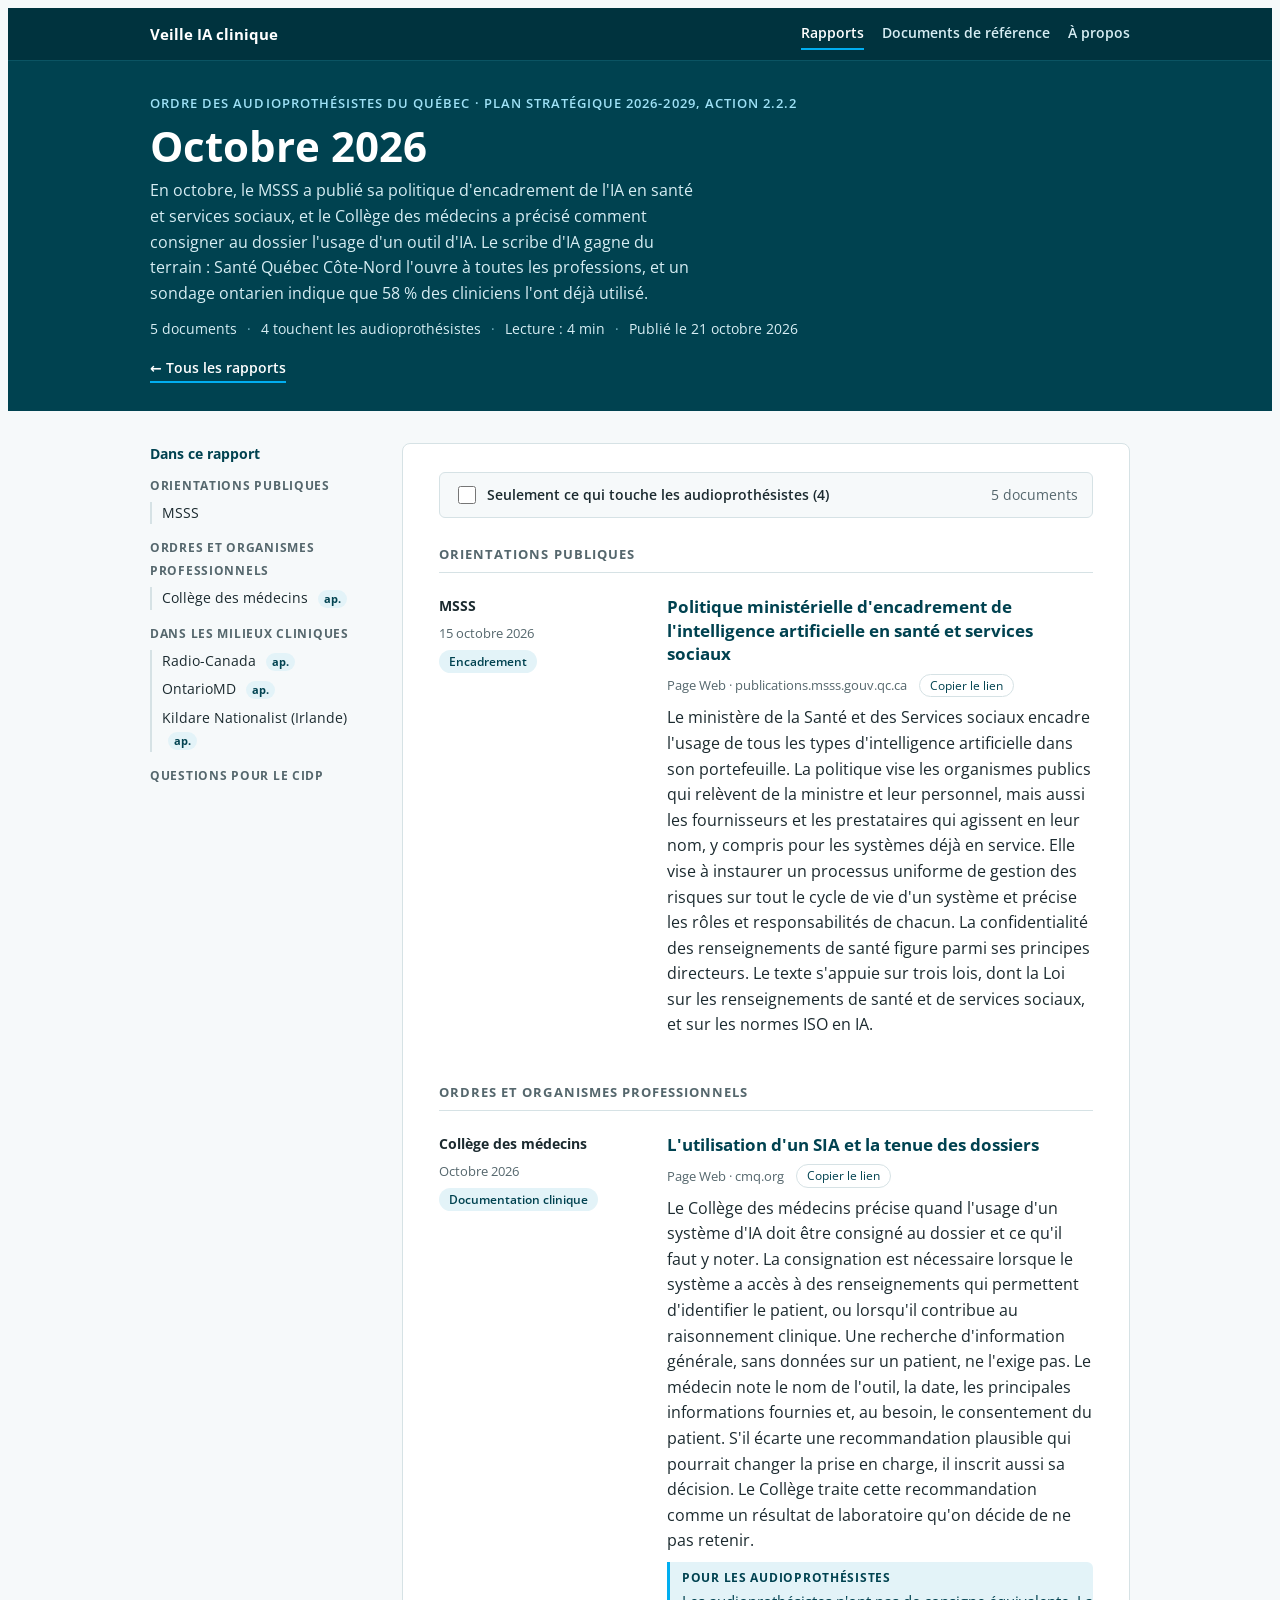
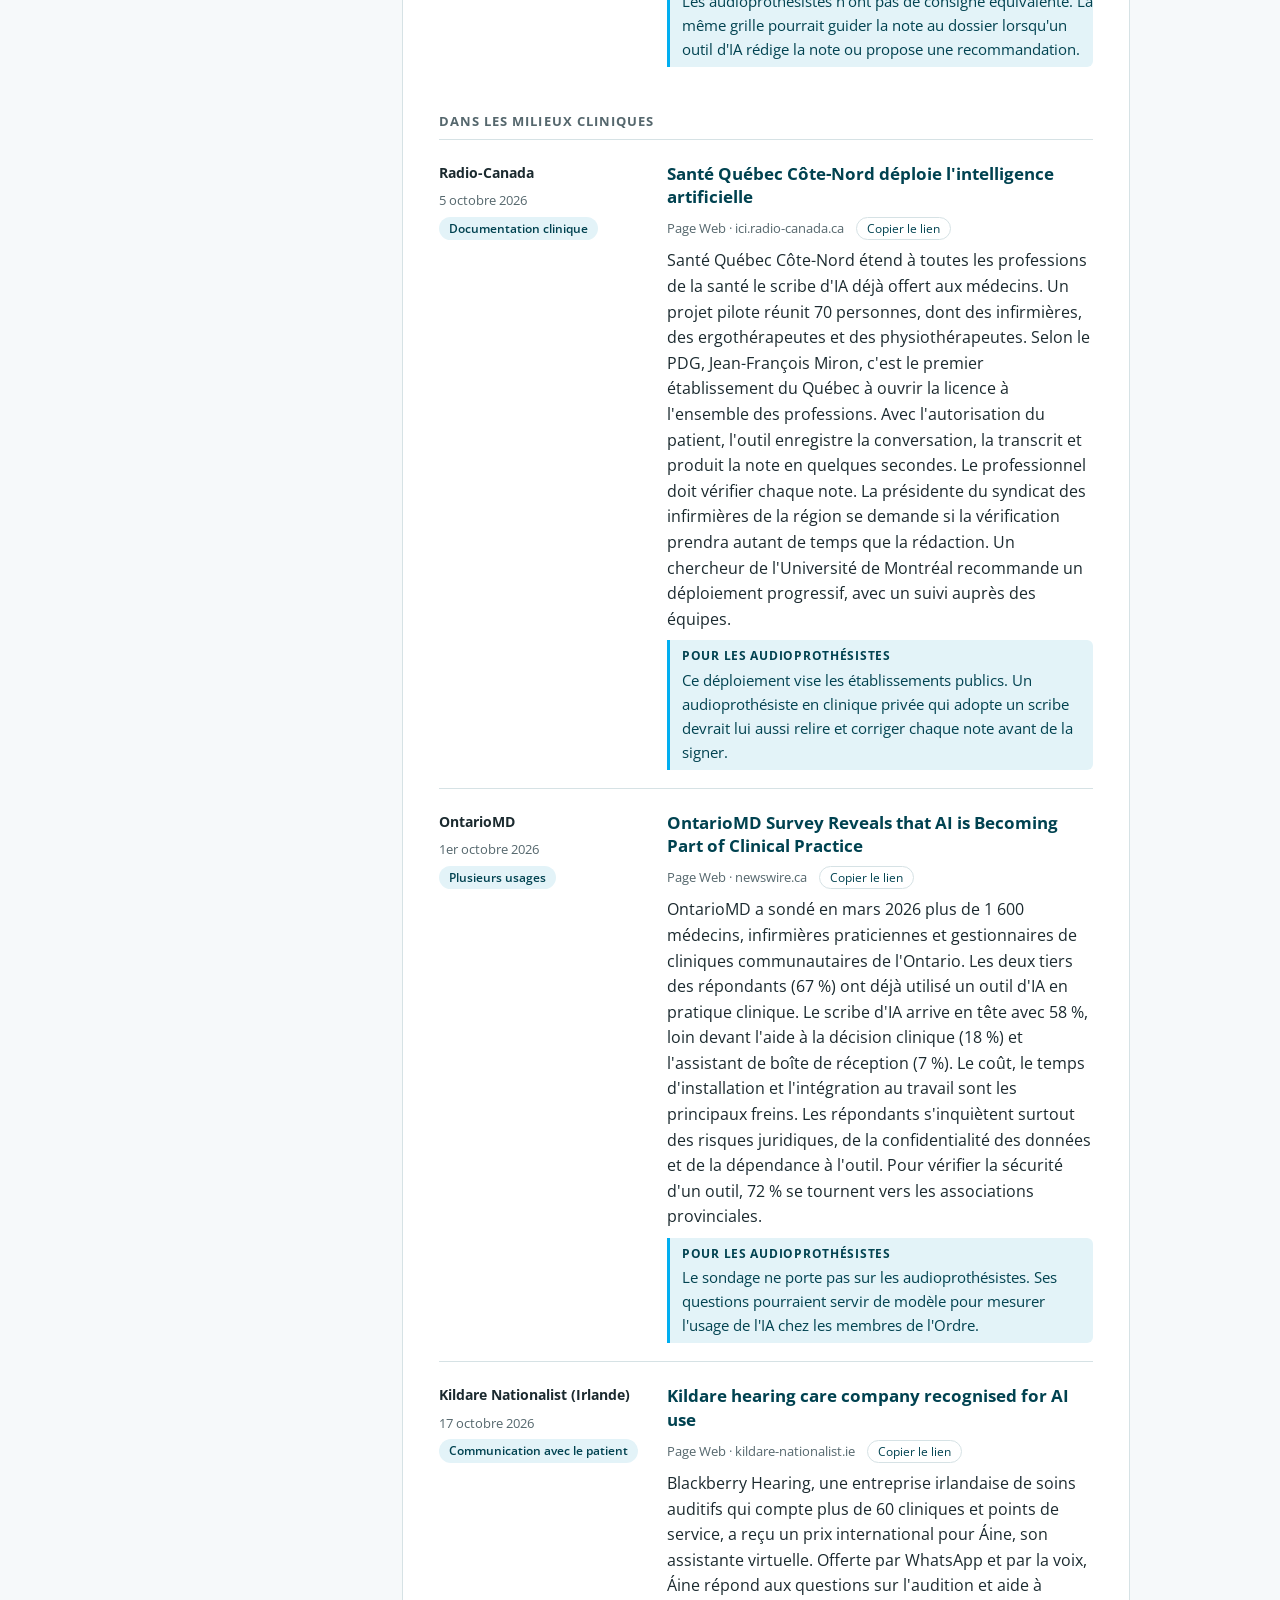
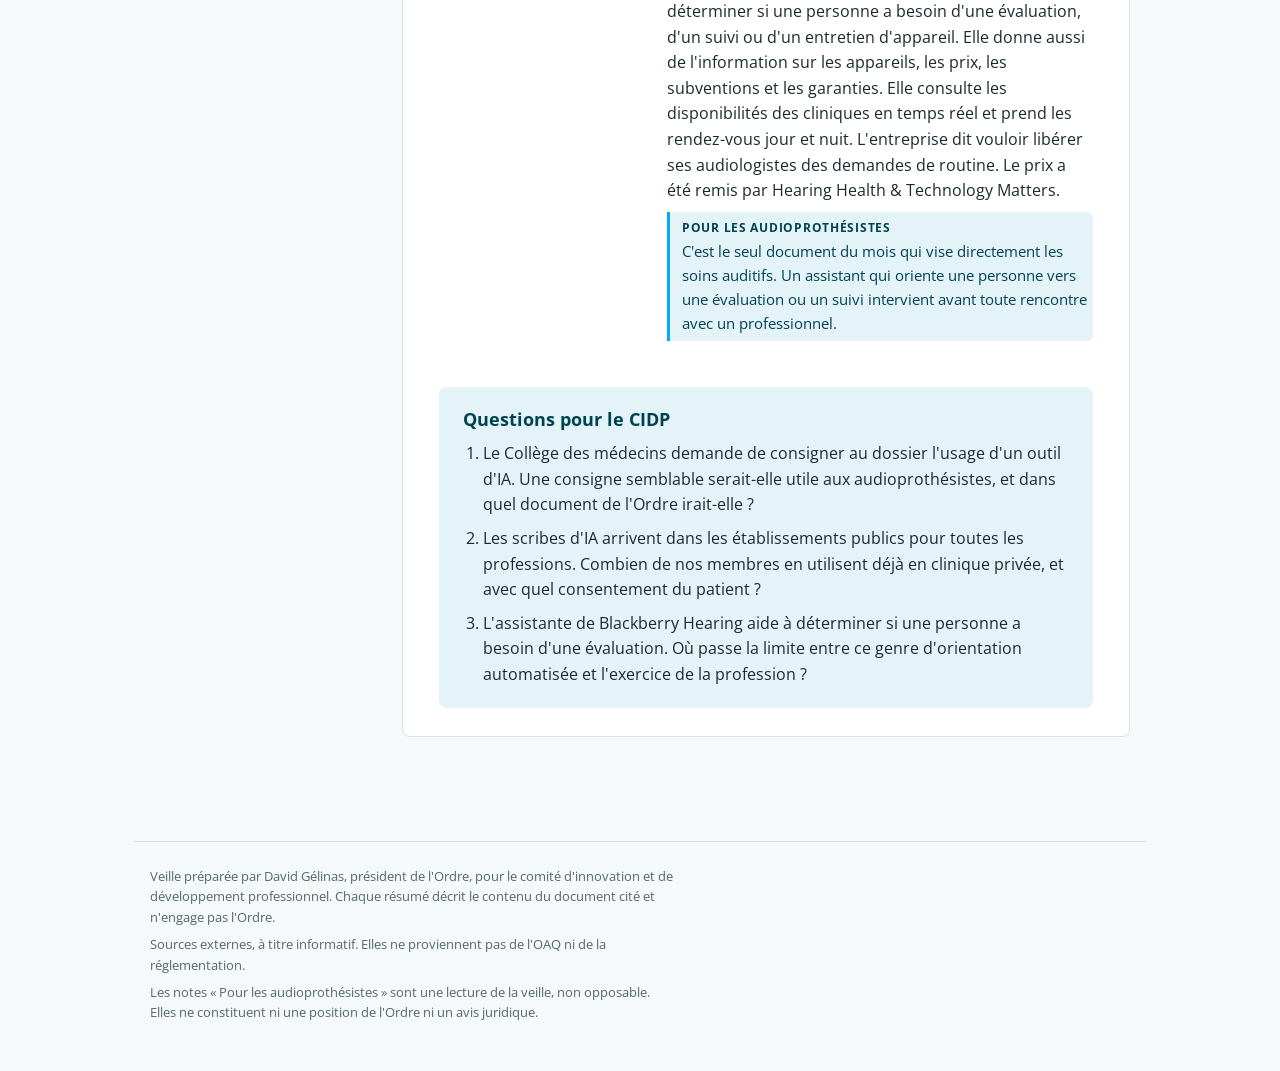
==== commit 346cfcd0: "Navigation : barre fixe, sommaire du rapport, filtre audioprothésistes, liens partageables, impressi" ====
--- a/rapports/2026-10.html
+++ b/rapports/2026-10.html
@@ -8,37 +8,74 @@
 <link rel="stylesheet" href="../assets/style.css">
 </head>
 <body>
+<a class="sauter" href="#contenu">Aller au contenu</a>
+<nav class="barre" aria-label="Navigation principale">
+  <div class="cadre barre-interieur">
+    <a class="marque" href="../index.html">Veille IA clinique</a>
+    <div class="barre-liens">
+      <a href="../index.html#rapports" aria-current="page">Rapports</a>
+      <a href="../index.html#references">Documents de référence</a>
+      <a href="../index.html#a-propos">À propos</a>
+    </div>
+  </div>
+</nav>
 <header class="bandeau">
   <div class="cadre">
     <span class="surtitre">Ordre des audioprothésistes du Québec · Plan stratégique 2026-2029, action 2.2.2</span>
-    <h1>Veille IA clinique</h1>
-    <a class="retour" href="../index.html">Tous les rapports</a>
+    <h1 id="t-rapport">Octobre 2026</h1>
+    <p class="sous-titre">En octobre, le MSSS a publié sa politique d&#x27;encadrement de l&#x27;IA en santé et services sociaux, et le Collège des médecins a précisé comment consigner au dossier l&#x27;usage d&#x27;un outil d&#x27;IA. Le scribe d&#x27;IA gagne du terrain : Santé Québec Côte-Nord l&#x27;ouvre à toutes les professions, et un sondage ontarien indique que 58 % des cliniciens l&#x27;ont déjà utilisé.</p>
+    <p class="faits"><span>5 documents</span><span>4 touchent les audioprothésistes</span><span>Lecture : 4 min</span><span>Publié le 21 octobre 2026</span></p>
+    <a class="retour" href="../index.html#rapports">← Tous les rapports</a>
   </div>
 </header>
-<main>
+<main id="contenu">
   <div class="cadre">
-    <article class="rapport" aria-labelledby="t-rapport">
-      <div class="rapport-tete">
-        <span class="surtitre">Rapport mensuel · 5 documents</span>
-        <h2 id="t-rapport">Octobre 2026</h2>
-        <p class="resume">En octobre, le MSSS a publié sa politique d&#x27;encadrement de l&#x27;IA en santé et services sociaux, et le Collège des médecins a précisé comment consigner au dossier l&#x27;usage d&#x27;un outil d&#x27;IA. Le scribe d&#x27;IA gagne du terrain : Santé Québec Côte-Nord l&#x27;ouvre à toutes les professions, et un sondage ontarien indique que 58 % des cliniciens l&#x27;ont déjà utilisé.</p>
+    <div class="rapport-grille">
+      <aside class="sommaire" aria-label="Dans ce rapport">
+        <details open>
+          <summary>Dans ce rapport</summary>
+          <ol>
+        <li><span class="som-rub">Orientations publiques</span>
+          <ol>
+            <li><a href="#politique-ministerielle-d-encadrement-de-l-intelligence-arti">MSSS</a></li>
+          </ol></li>
+        <li><span class="som-rub">Ordres et organismes professionnels</span>
+          <ol>
+            <li><a href="#l-utilisation-d-un-sia-et-la-tenue-des-dossiers">Collège des médecins</a> <span class="pastille" title="Touche les audioprothésistes">ap.</span></li>
+          </ol></li>
+        <li><span class="som-rub">Dans les milieux cliniques</span>
+          <ol>
+            <li><a href="#sante-quebec-cote-nord-deploie-l-intelligence-artificielle">Radio-Canada</a> <span class="pastille" title="Touche les audioprothésistes">ap.</span></li>
+            <li><a href="#ontariomd-survey-reveals-that-ai-is-becoming-part-of-clinica">OntarioMD</a> <span class="pastille" title="Touche les audioprothésistes">ap.</span></li>
+            <li><a href="#kildare-hearing-care-company-recognised-for-ai-use">Kildare Nationalist (Irlande)</a> <span class="pastille" title="Touche les audioprothésistes">ap.</span></li>
+          </ol></li>
+        <li><a class="som-rub" href="#questions">Questions pour le CIDP</a></li>
+          </ol>
+        </details>
+      </aside>
+      <article class="rapport" id="documents" aria-labelledby="t-rapport">
+      <div class="outils">
+        <label class="bascule"><input type="checkbox" class="filtre-audio"> Seulement ce qui touche les audioprothésistes (4)</label>
+        <span class="compte-filtre" data-compte="documents" aria-live="polite">5 documents</span>
       </div>
       <div class="rubrique">
         <h3>Orientations publiques</h3>
-        <div class="doc">
+        <div class="doc" id="politique-ministerielle-d-encadrement-de-l-intelligence-arti">
           <div class="meta"><span class="org">MSSS</span><time datetime="2026-10-15">15 octobre 2026</time><span class="puce">Encadrement</span></div>
           <div class="corps">
-            <h4><a href="https://publications.msss.gouv.qc.ca/msss/document-004061/">Politique ministérielle d&#x27;encadrement de l&#x27;intelligence artificielle en santé et services sociaux</a></h4>
+            <h4><a href="https://publications.msss.gouv.qc.ca/msss/document-004061/" target="_blank" rel="noopener">Politique ministérielle d&#x27;encadrement de l&#x27;intelligence artificielle en santé et services sociaux</a></h4>
+            <div class="source">Page Web · publications.msss.gouv.qc.ca <button type="button" class="copier" data-ancre="politique-ministerielle-d-encadrement-de-l-intelligence-arti">Copier le lien</button></div>
             <p>Le ministère de la Santé et des Services sociaux encadre l&#x27;usage de tous les types d&#x27;intelligence artificielle dans son portefeuille. La politique vise les organismes publics qui relèvent de la ministre et leur personnel, mais aussi les fournisseurs et les prestataires qui agissent en leur nom, y compris pour les systèmes déjà en service. Elle vise à instaurer un processus uniforme de gestion des risques sur tout le cycle de vie d&#x27;un système et précise les rôles et responsabilités de chacun. La confidentialité des renseignements de santé figure parmi ses principes directeurs. Le texte s&#x27;appuie sur trois lois, dont la Loi sur les renseignements de santé et de services sociaux, et sur les normes ISO en IA.</p>
           </div>
         </div>
       </div>
       <div class="rubrique">
         <h3>Ordres et organismes professionnels</h3>
-        <div class="doc">
+        <div class="doc a-audio" id="l-utilisation-d-un-sia-et-la-tenue-des-dossiers">
           <div class="meta"><span class="org">Collège des médecins</span><time datetime="2026-10">Octobre 2026</time><span class="puce">Documentation clinique</span></div>
           <div class="corps">
-            <h4><a href="https://www.cmq.org/fr/pratiquer-la-medecine/informations-clinique/intelligence-artificielle/sia-tenue-dossiers">L&#x27;utilisation d&#x27;un SIA et la tenue des dossiers</a></h4>
+            <h4><a href="https://www.cmq.org/fr/pratiquer-la-medecine/informations-clinique/intelligence-artificielle/sia-tenue-dossiers" target="_blank" rel="noopener">L&#x27;utilisation d&#x27;un SIA et la tenue des dossiers</a></h4>
+            <div class="source">Page Web · cmq.org <button type="button" class="copier" data-ancre="l-utilisation-d-un-sia-et-la-tenue-des-dossiers">Copier le lien</button></div>
             <p>Le Collège des médecins précise quand l&#x27;usage d&#x27;un système d&#x27;IA doit être consigné au dossier et ce qu&#x27;il faut y noter. La consignation est nécessaire lorsque le système a accès à des renseignements qui permettent d&#x27;identifier le patient, ou lorsqu&#x27;il contribue au raisonnement clinique. Une recherche d&#x27;information générale, sans données sur un patient, ne l&#x27;exige pas. Le médecin note le nom de l&#x27;outil, la date, les principales informations fournies et, au besoin, le consentement du patient. S&#x27;il écarte une recommandation plausible qui pourrait changer la prise en charge, il inscrit aussi sa décision. Le Collège traite cette recommandation comme un résultat de laboratoire qu&#x27;on décide de ne pas retenir.</p>
             <p class="audio"><span class="audio-tag">Pour les audioprothésistes</span> Les audioprothésistes n&#x27;ont pas de consigne équivalente. La même grille pourrait guider la note au dossier lorsqu&#x27;un outil d&#x27;IA rédige la note ou propose une recommandation.</p>
           </div>
@@ -46,32 +83,35 @@
       </div>
       <div class="rubrique">
         <h3>Dans les milieux cliniques</h3>
-        <div class="doc">
+        <div class="doc a-audio" id="sante-quebec-cote-nord-deploie-l-intelligence-artificielle">
           <div class="meta"><span class="org">Radio-Canada</span><time datetime="2026-10-05">5 octobre 2026</time><span class="puce">Documentation clinique</span></div>
           <div class="corps">
-            <h4><a href="https://ici.radio-canada.ca/nouvelle/2289544/ia-medical-prise-note-scribe">Santé Québec Côte-Nord déploie l&#x27;intelligence artificielle</a></h4>
+            <h4><a href="https://ici.radio-canada.ca/nouvelle/2289544/ia-medical-prise-note-scribe" target="_blank" rel="noopener">Santé Québec Côte-Nord déploie l&#x27;intelligence artificielle</a></h4>
+            <div class="source">Page Web · ici.radio-canada.ca <button type="button" class="copier" data-ancre="sante-quebec-cote-nord-deploie-l-intelligence-artificielle">Copier le lien</button></div>
             <p>Santé Québec Côte-Nord étend à toutes les professions de la santé le scribe d&#x27;IA déjà offert aux médecins. Un projet pilote réunit 70 personnes, dont des infirmières, des ergothérapeutes et des physiothérapeutes. Selon le PDG, Jean-François Miron, c&#x27;est le premier établissement du Québec à ouvrir la licence à l&#x27;ensemble des professions. Avec l&#x27;autorisation du patient, l&#x27;outil enregistre la conversation, la transcrit et produit la note en quelques secondes. Le professionnel doit vérifier chaque note. La présidente du syndicat des infirmières de la région se demande si la vérification prendra autant de temps que la rédaction. Un chercheur de l&#x27;Université de Montréal recommande un déploiement progressif, avec un suivi auprès des équipes.</p>
             <p class="audio"><span class="audio-tag">Pour les audioprothésistes</span> Ce déploiement vise les établissements publics. Un audioprothésiste en clinique privée qui adopte un scribe devrait lui aussi relire et corriger chaque note avant de la signer.</p>
           </div>
         </div>
-        <div class="doc">
+        <div class="doc a-audio" id="ontariomd-survey-reveals-that-ai-is-becoming-part-of-clinica">
           <div class="meta"><span class="org">OntarioMD</span><time datetime="2026-10-01">1er octobre 2026</time><span class="puce">Plusieurs usages</span></div>
           <div class="corps">
-            <h4><a href="https://www.newswire.ca/news-releases/ontariomd-survey-reveals-that-ai-is-becoming-part-of-clinical-practice-877359823.html">OntarioMD Survey Reveals that AI is Becoming Part of Clinical Practice</a></h4>
+            <h4><a href="https://www.newswire.ca/news-releases/ontariomd-survey-reveals-that-ai-is-becoming-part-of-clinical-practice-877359823.html" target="_blank" rel="noopener">OntarioMD Survey Reveals that AI is Becoming Part of Clinical Practice</a></h4>
+            <div class="source">Page Web · newswire.ca <button type="button" class="copier" data-ancre="ontariomd-survey-reveals-that-ai-is-becoming-part-of-clinica">Copier le lien</button></div>
             <p>OntarioMD a sondé en mars 2026 plus de 1 600 médecins, infirmières praticiennes et gestionnaires de cliniques communautaires de l&#x27;Ontario. Les deux tiers des répondants (67 %) ont déjà utilisé un outil d&#x27;IA en pratique clinique. Le scribe d&#x27;IA arrive en tête avec 58 %, loin devant l&#x27;aide à la décision clinique (18 %) et l&#x27;assistant de boîte de réception (7 %). Le coût, le temps d&#x27;installation et l&#x27;intégration au travail sont les principaux freins. Les répondants s&#x27;inquiètent surtout des risques juridiques, de la confidentialité des données et de la dépendance à l&#x27;outil. Pour vérifier la sécurité d&#x27;un outil, 72 % se tournent vers les associations provinciales.</p>
             <p class="audio"><span class="audio-tag">Pour les audioprothésistes</span> Le sondage ne porte pas sur les audioprothésistes. Ses questions pourraient servir de modèle pour mesurer l&#x27;usage de l&#x27;IA chez les membres de l&#x27;Ordre.</p>
           </div>
         </div>
-        <div class="doc">
+        <div class="doc a-audio" id="kildare-hearing-care-company-recognised-for-ai-use">
           <div class="meta"><span class="org">Kildare Nationalist (Irlande)</span><time datetime="2026-10-17">17 octobre 2026</time><span class="puce">Communication avec le patient</span></div>
           <div class="corps">
-            <h4><a href="https://www.kildare-nationalist.ie/news/kildare-hearing-care-company-recognised-for-ai-use_arid-20331309.html">Kildare hearing care company recognised for AI use</a></h4>
+            <h4><a href="https://www.kildare-nationalist.ie/news/kildare-hearing-care-company-recognised-for-ai-use_arid-20331309.html" target="_blank" rel="noopener">Kildare hearing care company recognised for AI use</a></h4>
+            <div class="source">Page Web · kildare-nationalist.ie <button type="button" class="copier" data-ancre="kildare-hearing-care-company-recognised-for-ai-use">Copier le lien</button></div>
             <p>Blackberry Hearing, une entreprise irlandaise de soins auditifs qui compte plus de 60 cliniques et points de service, a reçu un prix international pour Áine, son assistante virtuelle. Offerte par WhatsApp et par la voix, Áine répond aux questions sur l&#x27;audition et aide à déterminer si une personne a besoin d&#x27;une évaluation, d&#x27;un suivi ou d&#x27;un entretien d&#x27;appareil. Elle donne aussi de l&#x27;information sur les appareils, les prix, les subventions et les garanties. Elle consulte les disponibilités des cliniques en temps réel et prend les rendez-vous jour et nuit. L&#x27;entreprise dit vouloir libérer ses audiologistes des demandes de routine. Le prix a été remis par Hearing Health &amp; Technology Matters.</p>
             <p class="audio"><span class="audio-tag">Pour les audioprothésistes</span> C&#x27;est le seul document du mois qui vise directement les soins auditifs. Un assistant qui oriente une personne vers une évaluation ou un suivi intervient avant toute rencontre avec un professionnel.</p>
           </div>
         </div>
       </div>
-      <div class="questions">
+      <div class="questions" id="questions">
         <h3>Questions pour le CIDP</h3>
         <ol>
           <li>Le Collège des médecins demande de consigner au dossier l&#x27;usage d&#x27;un outil d&#x27;IA. Une consigne semblable serait-elle utile aux audioprothésistes, et dans quel document de l&#x27;Ordre irait-elle ?</li>
@@ -79,7 +119,12 @@
           <li>L&#x27;assistante de Blackberry Hearing aide à déterminer si une personne a besoin d&#x27;une évaluation. Où passe la limite entre ce genre d&#x27;orientation automatisée et l&#x27;exercice de la profession ?</li>
         </ol>
       </div>
-    </article>
+      </article>
+    </div>
+    <nav class="suite" aria-label="Autres rapports">
+      <span></span>
+      <span></span>
+    </nav>
   </div>
 </main>
 <footer>
@@ -89,5 +134,42 @@
     <p>Les notes « Pour les audioprothésistes » sont une lecture de la veille, non opposable. Elles ne constituent ni une position de l'Ordre ni un avis juridique.</p>
   </div>
 </footer>
+<script>
+(function () {
+  var CLE = "veille-ia-audio";
+  var cases = document.querySelectorAll("input.filtre-audio");
+  function appliquer(actif) {
+    document.documentElement.classList.toggle("filtre-actif", actif);
+    cases.forEach(function (c) { c.checked = actif; });
+    document.querySelectorAll("[data-compte]").forEach(function (el) {
+      var bloc = document.getElementById(el.getAttribute("data-compte"));
+      if (!bloc) return;
+      var tous = bloc.querySelectorAll(".doc").length;
+      var vus = actif ? bloc.querySelectorAll(".doc.a-audio").length : tous;
+      el.textContent = actif ? vus + " sur " + tous + " documents affichés" : tous + " documents";
+    });
+  }
+  if (window.matchMedia && window.matchMedia("(max-width: 860px)").matches) {
+    document.querySelectorAll(".sommaire details").forEach(function (d) { d.open = false; });
+  }
+  var depart = false;
+  try { depart = localStorage.getItem(CLE) === "1"; } catch (x) {}
+  appliquer(depart);
+  cases.forEach(function (c) {
+    c.addEventListener("change", function () {
+      try { localStorage.setItem(CLE, c.checked ? "1" : "0"); } catch (x) {}
+      appliquer(c.checked);
+    });
+  });
+  document.querySelectorAll("button.copier").forEach(function (b) {
+    b.addEventListener("click", function () {
+      var url = location.href.split("#")[0] + "#" + b.getAttribute("data-ancre");
+      var fini = function () { b.textContent = "Lien copié"; setTimeout(function () { b.textContent = "Copier le lien"; }, 2000); };
+      if (navigator.clipboard) navigator.clipboard.writeText(url).then(fini, function () { location.hash = b.getAttribute("data-ancre"); });
+      else location.hash = b.getAttribute("data-ancre");
+    });
+  });
+})();
+</script>
 </body>
 </html>
--- a/assets/style.css
+++ b/assets/style.css
@@ -44,7 +44,7 @@
 
 /* Liste des rapports */
 .liste-rapports { display: grid; gap: 0; border-top: 1px solid var(--filet); }
-.rapport-ligne { display: grid; grid-template-columns: 170px 1fr; gap: 8px 24px; padding-block: 20px; border-bottom: 1px solid var(--filet); }
+.rapport-ligne { display: grid; grid-template-columns: 220px 1fr; gap: 8px 24px; padding-block: 20px; border-bottom: 1px solid var(--filet); }
 .rapport-ligne .mois { font-weight: 700; color: var(--encre); font-size: 18px; }
 .rapport-ligne .compte { font-size: 13px; color: var(--doux); font-variant-numeric: tabular-nums; }
 .rapport-ligne p { margin: 0; max-width: 65ch; }
@@ -85,3 +85,73 @@
 .rapport-tete .surtitre { color: var(--doux); }
 .doc .corps p.audio { border-left: 3px solid var(--vif); padding: 6px 0 6px 12px; background: var(--puce-fond); color: var(--puce-texte); border-radius: 0 6px 6px 0; font-size: 15px; }
 .audio-tag { display: block; font-size: 12px; font-weight: 700; letter-spacing: .06em; text-transform: uppercase; margin-bottom: 2px; }
+
+/* ---------- Navigation et ergonomie ---------- */
+html { scroll-padding-top: 72px; }
+.sauter { position: absolute; left: -9999px; top: 0; background: var(--surface); color: var(--encre); padding: 8px 12px; z-index: 30; }
+.sauter:focus { left: 16px; top: 8px; }
+nav.barre { position: sticky; top: 0; z-index: 20; background: #00333E; border-bottom: 1px solid #0B5463; padding-top: env(safe-area-inset-top, 0px); }
+.barre-interieur { display: flex; flex-wrap: wrap; align-items: center; justify-content: space-between; gap: 6px 20px; padding-block: 10px; }
+.marque { color: #FFFFFF; font-weight: 700; text-decoration: none; font-size: 15px; }
+.barre-liens { display: flex; flex-wrap: wrap; gap: 4px 18px; }
+.barre-liens a { color: #D7EEF4; text-decoration: none; font-size: 14px; font-weight: 600; padding-block: 4px; border-bottom: 2px solid transparent; }
+.barre-liens a:hover, .barre-liens a[aria-current="page"] { color: #FFFFFF; border-bottom-color: var(--vif); }
+header.bandeau .cadre { padding-block: 32px 28px; }
+.faits { display: flex; flex-wrap: wrap; gap: 4px 10px; margin: 4px 0 0; font-size: 14px; color: #D7EEF4; font-variant-numeric: tabular-nums; }
+.faits span + span::before { content: "·"; margin-right: 10px; color: #7FBFCE; }
+.dernier, a.retour { justify-self: start; color: #FFFFFF; font-weight: 600; font-size: 14px; text-decoration: none; border-bottom: 2px solid var(--vif); padding-bottom: 2px; margin-top: 8px; }
+.dernier:hover, a.retour:hover { color: #9FE2F7; }
+
+.rapport-grille { display: grid; grid-template-columns: 220px minmax(0, 1fr); gap: 32px; align-items: start; }
+.sommaire { position: sticky; top: 64px; font-size: 14px; }
+.sommaire summary { font-weight: 700; color: var(--encre); cursor: pointer; padding-bottom: 8px; list-style: none; }
+.sommaire summary::-webkit-details-marker { display: none; }
+.sommaire ol { list-style: none; margin: 0; padding: 0; display: grid; gap: 12px; }
+.sommaire ol ol { gap: 6px; margin-top: 6px; padding-left: 10px; border-left: 2px solid var(--filet); }
+.som-rub { font-size: 12px; font-weight: 700; letter-spacing: .06em; text-transform: uppercase; color: var(--doux); text-decoration: none; }
+a.som-rub:hover { color: var(--encre); }
+.sommaire ol ol a { color: var(--texte); text-decoration: none; }
+.sommaire ol ol a:hover { color: var(--encre); text-decoration: underline; }
+.pastille { display: inline-block; margin-left: 6px; font-size: 11px; font-weight: 700; color: var(--puce-texte); background: var(--puce-fond); border-radius: 999px; padding: 0 6px; }
+
+.outils { display: flex; flex-wrap: wrap; align-items: center; justify-content: space-between; gap: 8px 16px; padding: 10px 14px; background: var(--fond); border: 1px solid var(--filet); border-radius: 6px; font-size: 14px; }
+.bascule { display: inline-flex; align-items: center; gap: 8px; cursor: pointer; font-weight: 600; }
+.bascule input { width: 18px; height: 18px; accent-color: #004250; }
+.compte-filtre { color: var(--doux); font-variant-numeric: tabular-nums; }
+.filtre-actif .doc:not(.a-audio) { display: none; }
+.filtre-actif .rubrique:not(:has(.a-audio)) { display: none; }
+
+.doc { scroll-margin-top: 72px; }
+.doc .source { display: flex; flex-wrap: wrap; align-items: center; gap: 4px 12px; font-size: 13px; color: var(--doux); }
+button.copier { font: inherit; font-size: 12px; color: var(--encre); background: none; border: 1px solid var(--filet); border-radius: 999px; padding: 1px 10px; cursor: pointer; }
+button.copier:hover { border-color: var(--encre); }
+button.copier:focus-visible, .bascule input:focus-visible, .sommaire summary:focus-visible { outline: 2px solid var(--vif); outline-offset: 2px; }
+
+a.lien-bloc { color: inherit; text-decoration: none; border-radius: 6px; padding-inline: 8px; margin-inline: -8px; }
+a.lien-bloc:hover { background: var(--surface); }
+a.lien-bloc:hover .mois { text-decoration: underline; }
+.lire { color: var(--encre); font-weight: 600; white-space: nowrap; }
+.suite { display: flex; justify-content: space-between; gap: 16px; font-weight: 600; }
+.suite a { color: var(--encre); text-decoration: none; }
+.suite a:hover { text-decoration: underline; }
+.apropos { max-width: 68ch; display: grid; gap: 10px; }
+.apropos p { margin: 0; }
+.apropos ul { margin: 0; padding-left: 20px; display: grid; gap: 6px; }
+.vide { color: var(--doux); font-style: italic; margin: 0; }
+
+@media (max-width: 860px) {
+  .rapport-grille { grid-template-columns: 1fr; gap: 16px; }
+  .sommaire { position: static; background: var(--surface); border: 1px solid var(--filet); border-radius: 8px; padding: 12px 16px; }
+  .sommaire summary { padding-bottom: 0; }
+  .sommaire details[open] summary { padding-bottom: 10px; }
+}
+@media print {
+  nav.barre, .sauter, .outils, button.copier, .suite, .sommaire, .dernier, a.retour { display: none !important; }
+  header.bandeau { background: none; color: #000; }
+  header.bandeau .sous-titre, .faits, .surtitre { color: #333 !important; }
+  .rapport-grille { display: block; }
+  .rapport { border: 0; padding: 0; }
+  .doc { break-inside: avoid; }
+  .doc .corps h4 a::after { content: " (" attr(href) ")"; font-size: 11px; font-weight: 400; word-break: break-all; }
+  body { background: #fff; color: #000; }
+}
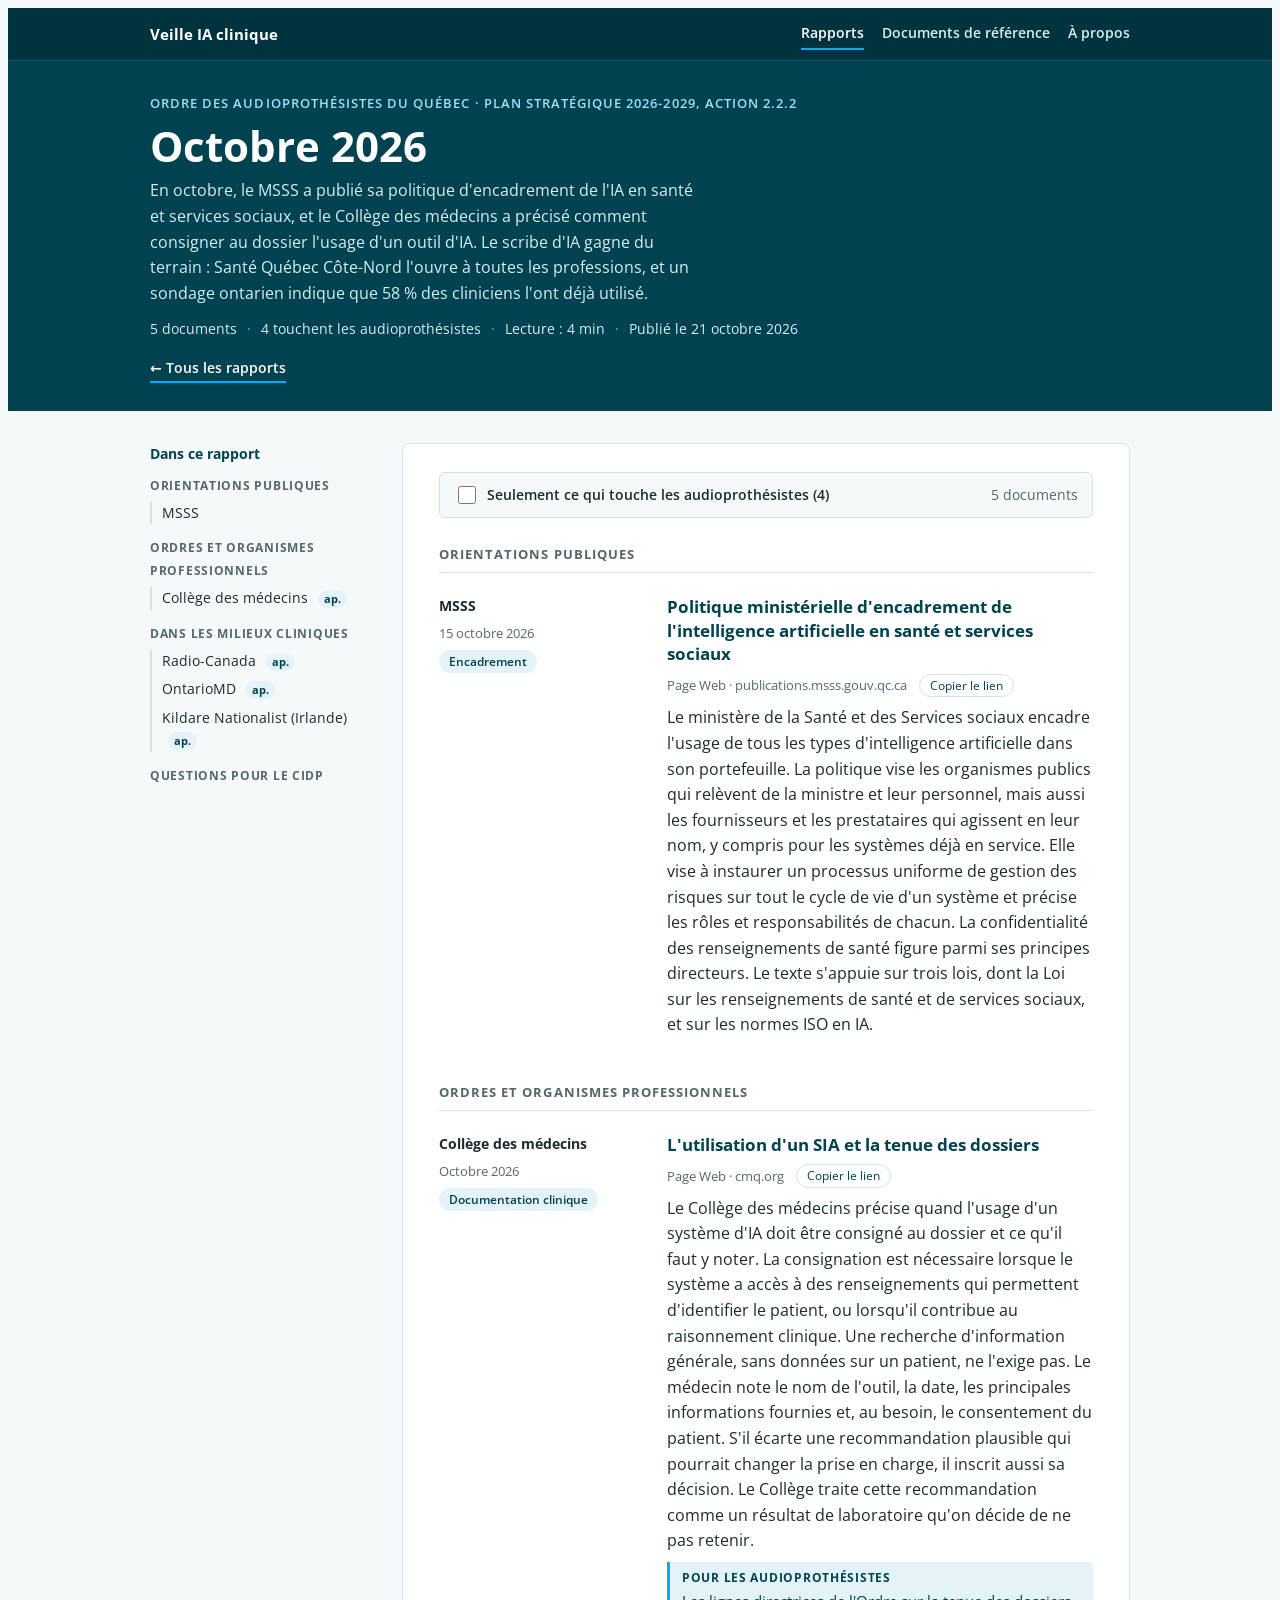
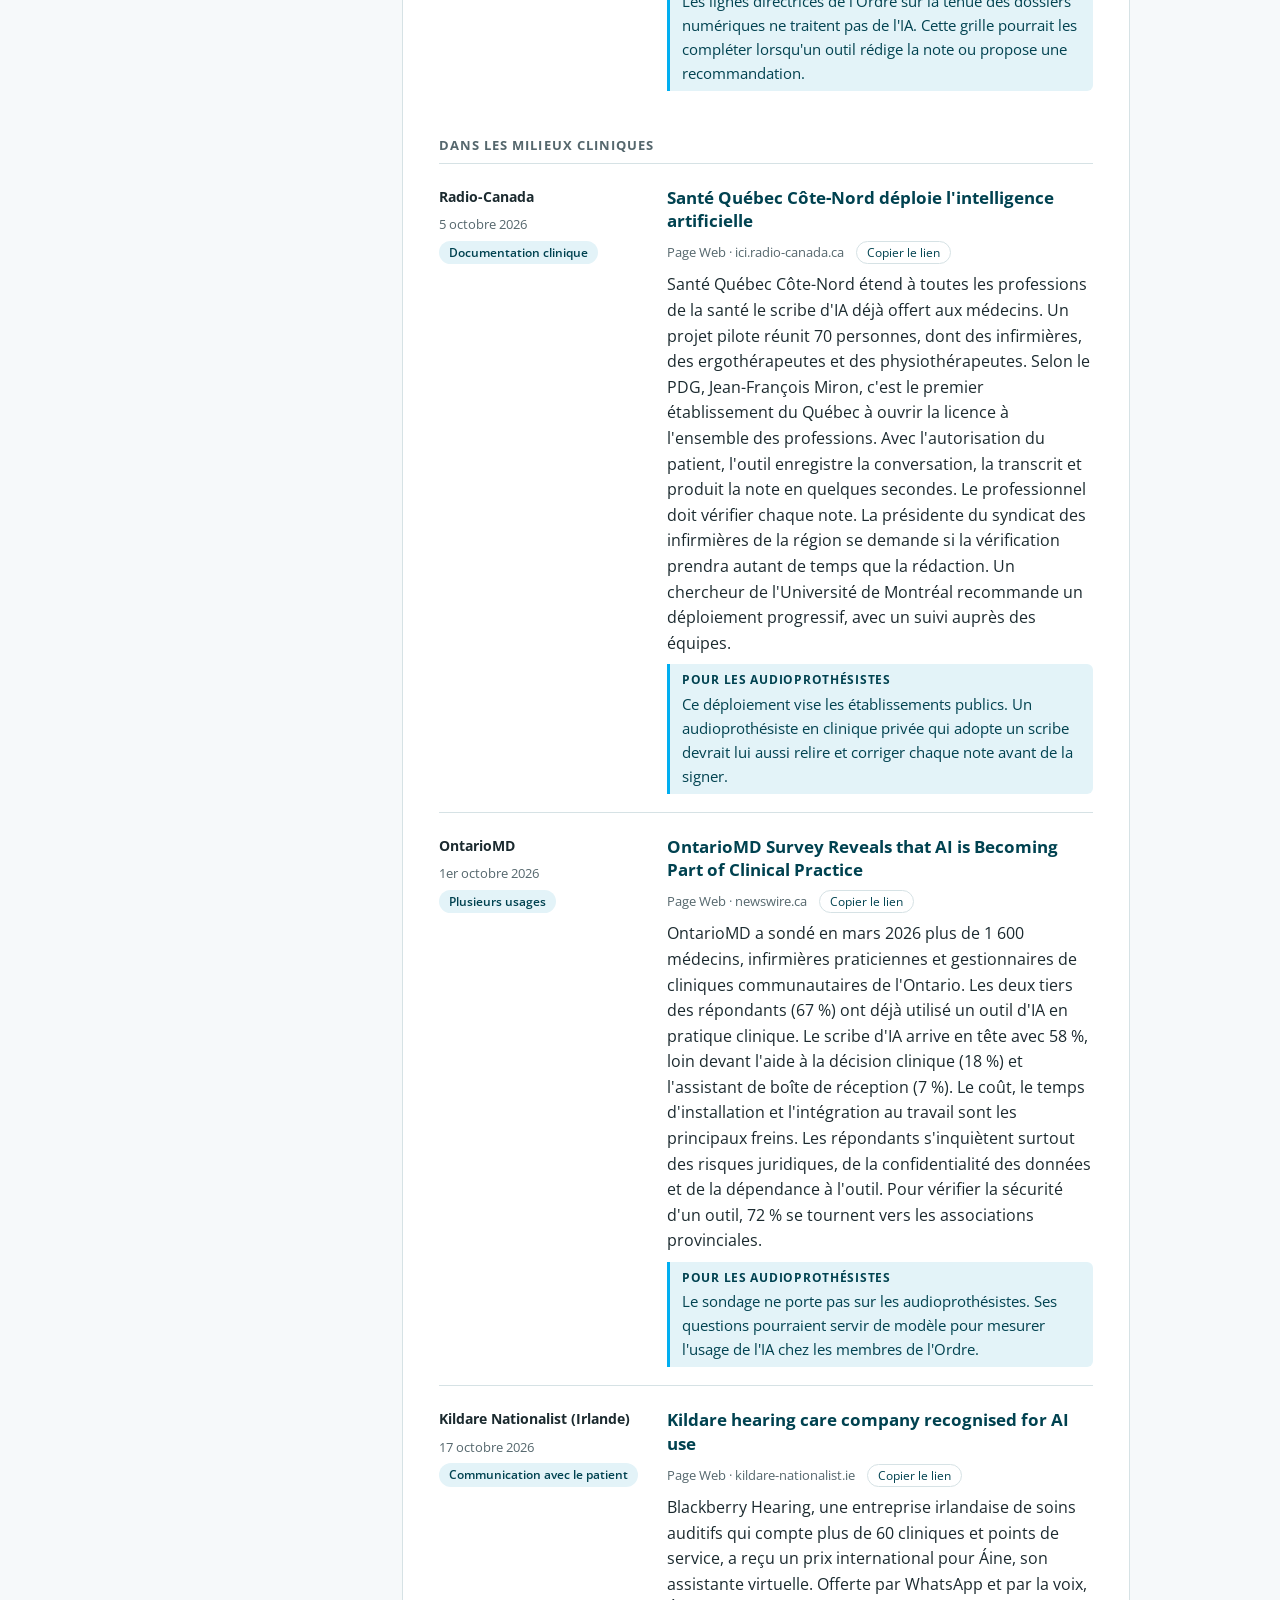
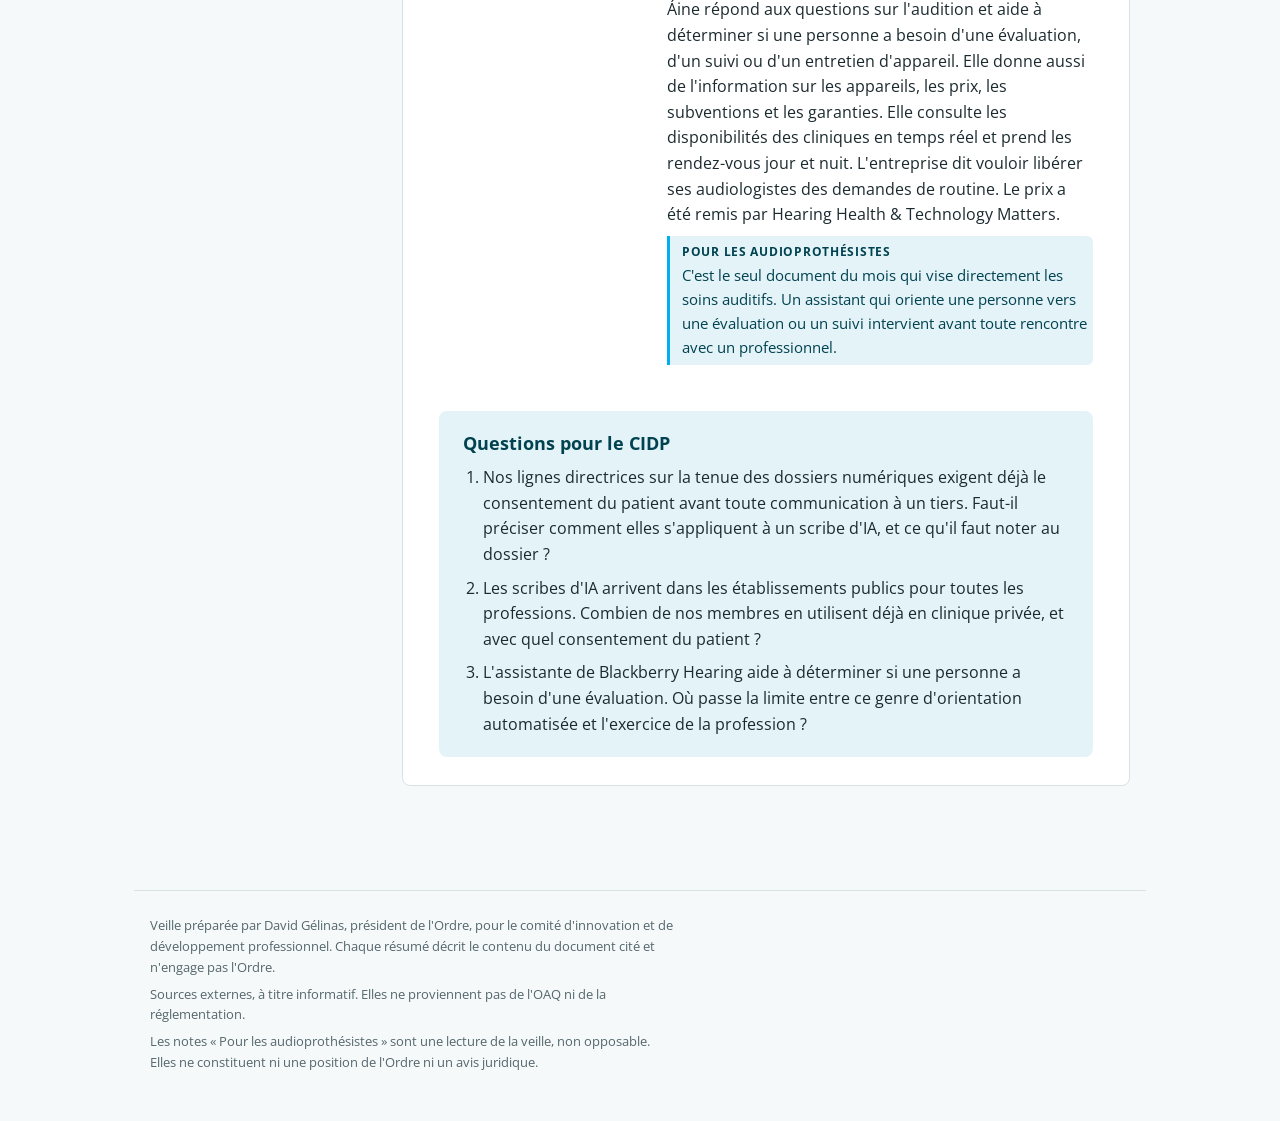
==== commit 0967de07: "Octobre : question et note alignées sur les lignes directrices de l'Ordre (tenue des dossiers numéri" ====
--- a/rapports/2026-10.html
+++ b/rapports/2026-10.html
@@ -77,7 +77,7 @@
             <h4><a href="https://www.cmq.org/fr/pratiquer-la-medecine/informations-clinique/intelligence-artificielle/sia-tenue-dossiers" target="_blank" rel="noopener">L&#x27;utilisation d&#x27;un SIA et la tenue des dossiers</a></h4>
             <div class="source">Page Web · cmq.org <button type="button" class="copier" data-ancre="l-utilisation-d-un-sia-et-la-tenue-des-dossiers">Copier le lien</button></div>
             <p>Le Collège des médecins précise quand l&#x27;usage d&#x27;un système d&#x27;IA doit être consigné au dossier et ce qu&#x27;il faut y noter. La consignation est nécessaire lorsque le système a accès à des renseignements qui permettent d&#x27;identifier le patient, ou lorsqu&#x27;il contribue au raisonnement clinique. Une recherche d&#x27;information générale, sans données sur un patient, ne l&#x27;exige pas. Le médecin note le nom de l&#x27;outil, la date, les principales informations fournies et, au besoin, le consentement du patient. S&#x27;il écarte une recommandation plausible qui pourrait changer la prise en charge, il inscrit aussi sa décision. Le Collège traite cette recommandation comme un résultat de laboratoire qu&#x27;on décide de ne pas retenir.</p>
-            <p class="audio"><span class="audio-tag">Pour les audioprothésistes</span> Les audioprothésistes n&#x27;ont pas de consigne équivalente. La même grille pourrait guider la note au dossier lorsqu&#x27;un outil d&#x27;IA rédige la note ou propose une recommandation.</p>
+            <p class="audio"><span class="audio-tag">Pour les audioprothésistes</span> Les lignes directrices de l&#x27;Ordre sur la tenue des dossiers numériques ne traitent pas de l&#x27;IA. Cette grille pourrait les compléter lorsqu&#x27;un outil rédige la note ou propose une recommandation.</p>
           </div>
         </div>
       </div>
@@ -114,7 +114,7 @@
       <div class="questions" id="questions">
         <h3>Questions pour le CIDP</h3>
         <ol>
-          <li>Le Collège des médecins demande de consigner au dossier l&#x27;usage d&#x27;un outil d&#x27;IA. Une consigne semblable serait-elle utile aux audioprothésistes, et dans quel document de l&#x27;Ordre irait-elle ?</li>
+          <li>Nos lignes directrices sur la tenue des dossiers numériques exigent déjà le consentement du patient avant toute communication à un tiers. Faut-il préciser comment elles s&#x27;appliquent à un scribe d&#x27;IA, et ce qu&#x27;il faut noter au dossier ?</li>
           <li>Les scribes d&#x27;IA arrivent dans les établissements publics pour toutes les professions. Combien de nos membres en utilisent déjà en clinique privée, et avec quel consentement du patient ?</li>
           <li>L&#x27;assistante de Blackberry Hearing aide à déterminer si une personne a besoin d&#x27;une évaluation. Où passe la limite entre ce genre d&#x27;orientation automatisée et l&#x27;exercice de la profession ?</li>
         </ol>
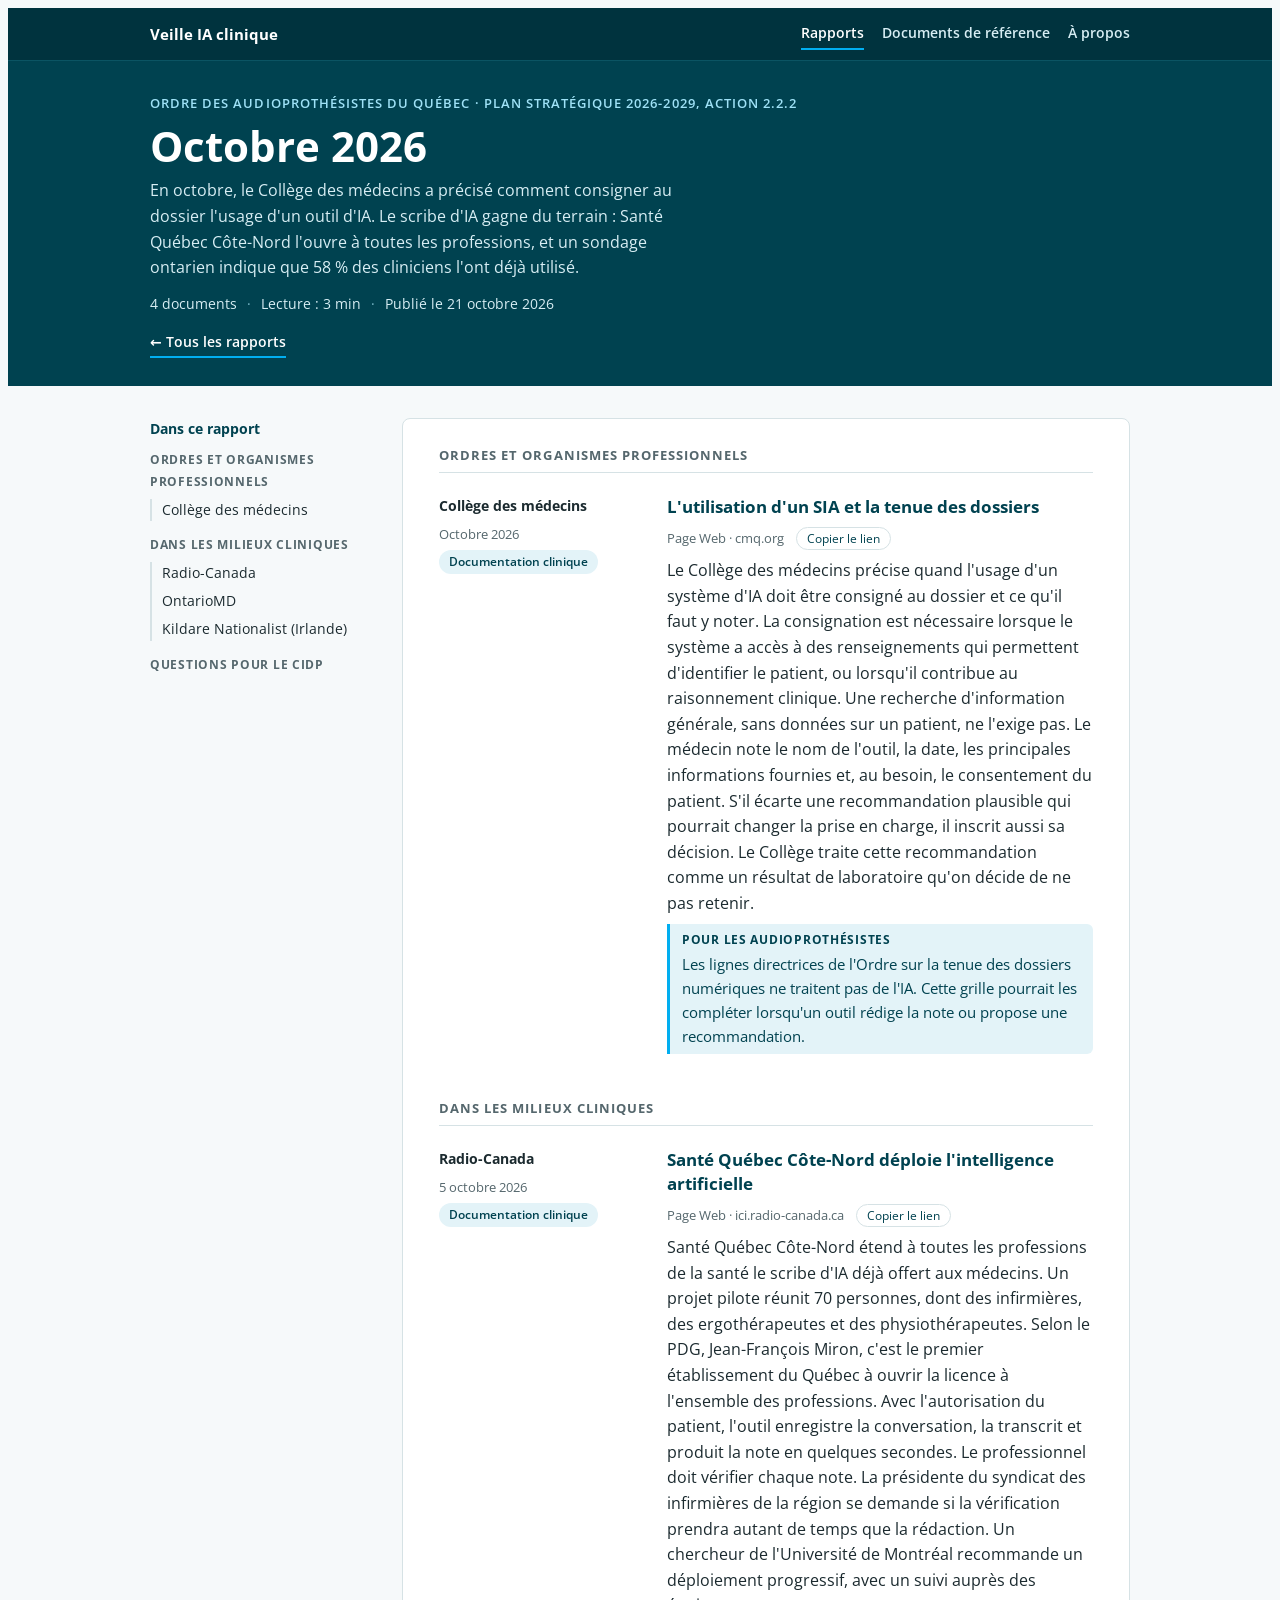
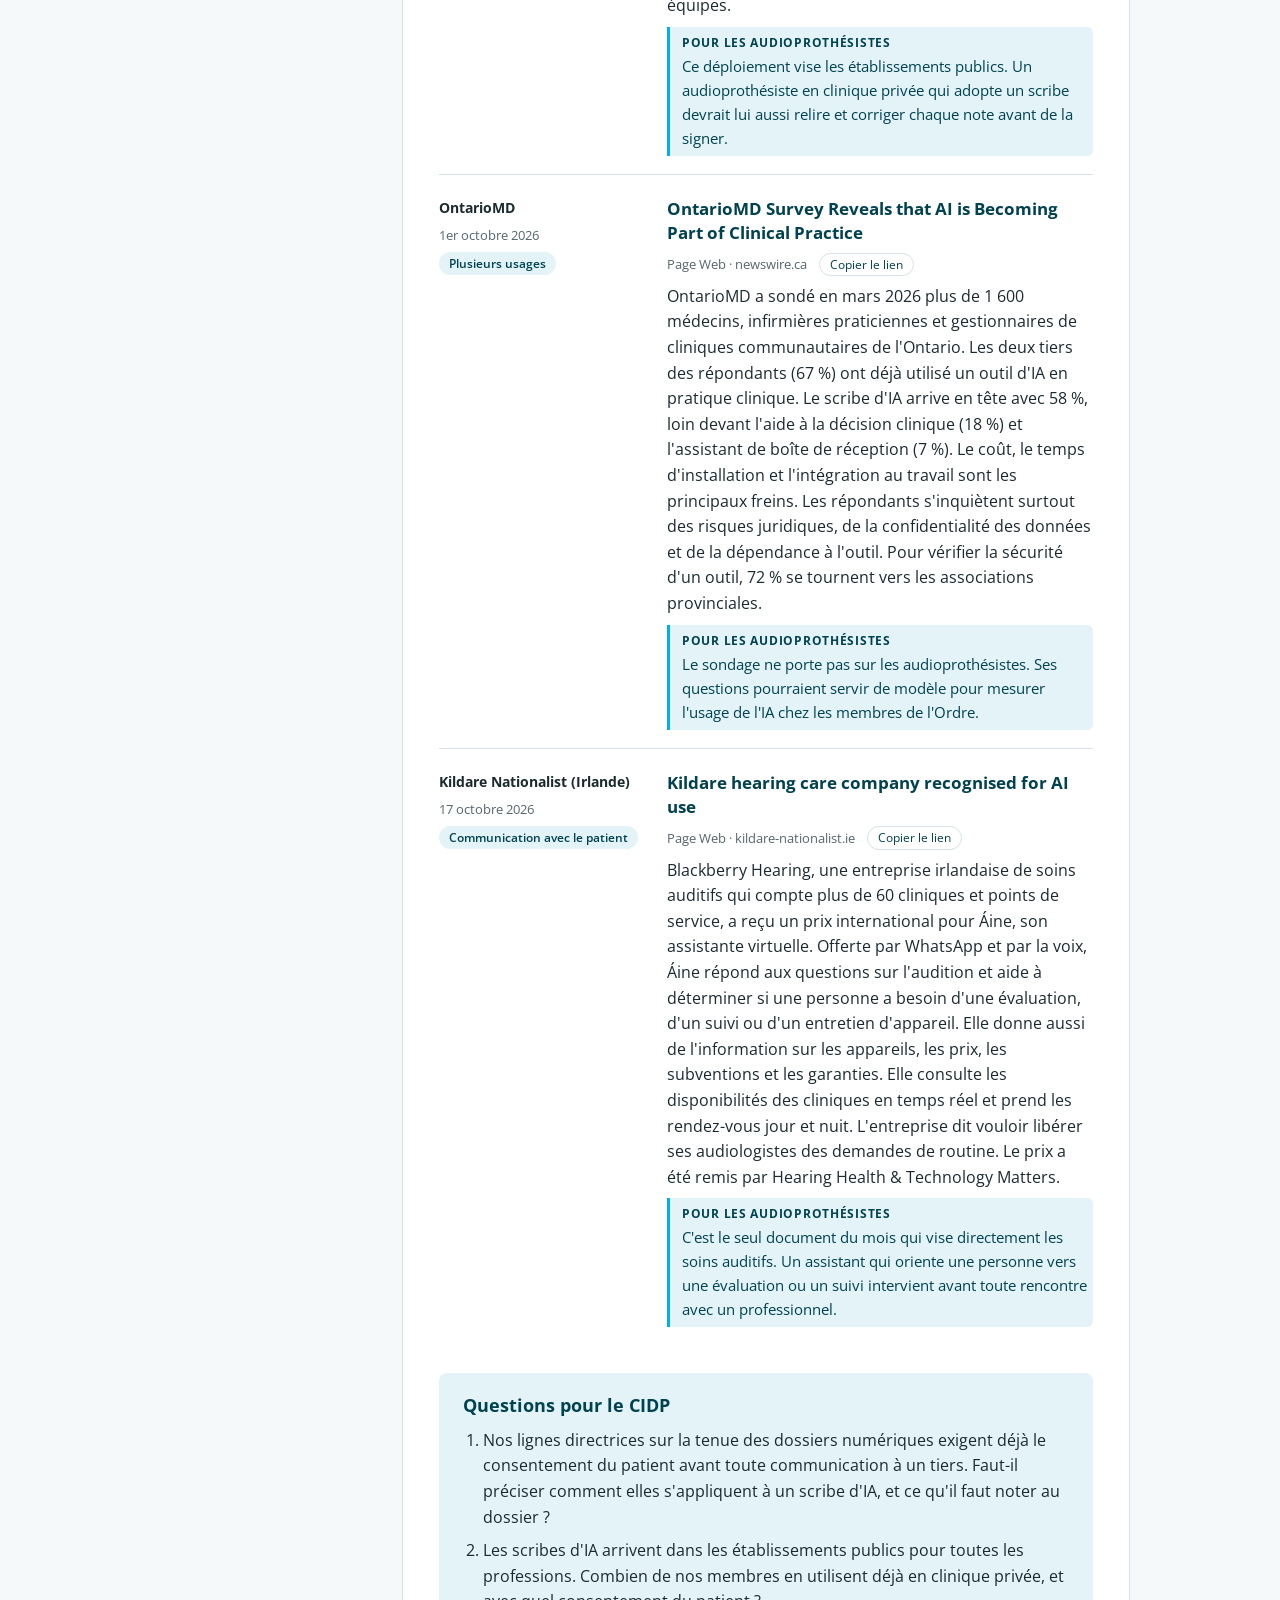
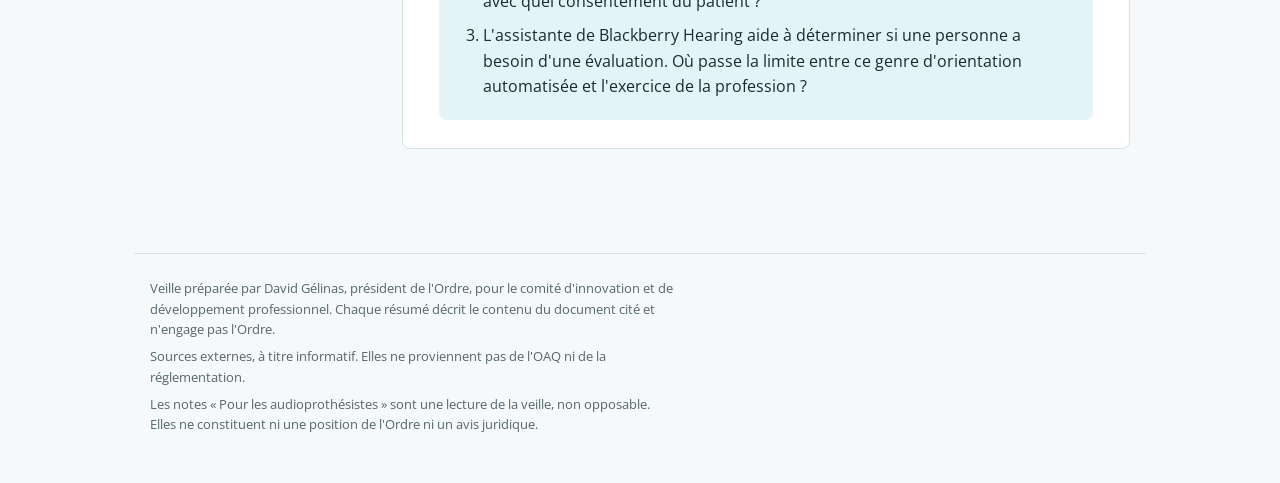
==== commit 2dc1819f: "Seulement ce qui touche les audioprothésistes : note obligatoire, filtre retiré, politique MSSS reti" ====
--- a/rapports/2026-10.html
+++ b/rapports/2026-10.html
@@ -23,8 +23,8 @@
   <div class="cadre">
     <span class="surtitre">Ordre des audioprothésistes du Québec · Plan stratégique 2026-2029, action 2.2.2</span>
     <h1 id="t-rapport">Octobre 2026</h1>
-    <p class="sous-titre">En octobre, le MSSS a publié sa politique d&#x27;encadrement de l&#x27;IA en santé et services sociaux, et le Collège des médecins a précisé comment consigner au dossier l&#x27;usage d&#x27;un outil d&#x27;IA. Le scribe d&#x27;IA gagne du terrain : Santé Québec Côte-Nord l&#x27;ouvre à toutes les professions, et un sondage ontarien indique que 58 % des cliniciens l&#x27;ont déjà utilisé.</p>
-    <p class="faits"><span>5 documents</span><span>4 touchent les audioprothésistes</span><span>Lecture : 4 min</span><span>Publié le 21 octobre 2026</span></p>
+    <p class="sous-titre">En octobre, le Collège des médecins a précisé comment consigner au dossier l&#x27;usage d&#x27;un outil d&#x27;IA. Le scribe d&#x27;IA gagne du terrain : Santé Québec Côte-Nord l&#x27;ouvre à toutes les professions, et un sondage ontarien indique que 58 % des cliniciens l&#x27;ont déjà utilisé.</p>
+    <p class="faits"><span>4 documents</span><span>Lecture : 3 min</span><span>Publié le 21 octobre 2026</span></p>
     <a class="retour" href="../index.html#rapports">← Tous les rapports</a>
   </div>
 </header>
@@ -35,43 +35,24 @@
         <details open>
           <summary>Dans ce rapport</summary>
           <ol>
-        <li><span class="som-rub">Orientations publiques</span>
-          <ol>
-            <li><a href="#politique-ministerielle-d-encadrement-de-l-intelligence-arti">MSSS</a></li>
-          </ol></li>
         <li><span class="som-rub">Ordres et organismes professionnels</span>
           <ol>
-            <li><a href="#l-utilisation-d-un-sia-et-la-tenue-des-dossiers">Collège des médecins</a> <span class="pastille" title="Touche les audioprothésistes">ap.</span></li>
+            <li><a href="#l-utilisation-d-un-sia-et-la-tenue-des-dossiers">Collège des médecins</a></li>
           </ol></li>
         <li><span class="som-rub">Dans les milieux cliniques</span>
           <ol>
-            <li><a href="#sante-quebec-cote-nord-deploie-l-intelligence-artificielle">Radio-Canada</a> <span class="pastille" title="Touche les audioprothésistes">ap.</span></li>
-            <li><a href="#ontariomd-survey-reveals-that-ai-is-becoming-part-of-clinica">OntarioMD</a> <span class="pastille" title="Touche les audioprothésistes">ap.</span></li>
-            <li><a href="#kildare-hearing-care-company-recognised-for-ai-use">Kildare Nationalist (Irlande)</a> <span class="pastille" title="Touche les audioprothésistes">ap.</span></li>
+            <li><a href="#sante-quebec-cote-nord-deploie-l-intelligence-artificielle">Radio-Canada</a></li>
+            <li><a href="#ontariomd-survey-reveals-that-ai-is-becoming-part-of-clinica">OntarioMD</a></li>
+            <li><a href="#kildare-hearing-care-company-recognised-for-ai-use">Kildare Nationalist (Irlande)</a></li>
           </ol></li>
         <li><a class="som-rub" href="#questions">Questions pour le CIDP</a></li>
           </ol>
         </details>
       </aside>
       <article class="rapport" id="documents" aria-labelledby="t-rapport">
-      <div class="outils">
-        <label class="bascule"><input type="checkbox" class="filtre-audio"> Seulement ce qui touche les audioprothésistes (4)</label>
-        <span class="compte-filtre" data-compte="documents" aria-live="polite">5 documents</span>
-      </div>
-      <div class="rubrique">
-        <h3>Orientations publiques</h3>
-        <div class="doc" id="politique-ministerielle-d-encadrement-de-l-intelligence-arti">
-          <div class="meta"><span class="org">MSSS</span><time datetime="2026-10-15">15 octobre 2026</time><span class="puce">Encadrement</span></div>
-          <div class="corps">
-            <h4><a href="https://publications.msss.gouv.qc.ca/msss/document-004061/" target="_blank" rel="noopener">Politique ministérielle d&#x27;encadrement de l&#x27;intelligence artificielle en santé et services sociaux</a></h4>
-            <div class="source">Page Web · publications.msss.gouv.qc.ca <button type="button" class="copier" data-ancre="politique-ministerielle-d-encadrement-de-l-intelligence-arti">Copier le lien</button></div>
-            <p>Le ministère de la Santé et des Services sociaux encadre l&#x27;usage de tous les types d&#x27;intelligence artificielle dans son portefeuille. La politique vise les organismes publics qui relèvent de la ministre et leur personnel, mais aussi les fournisseurs et les prestataires qui agissent en leur nom, y compris pour les systèmes déjà en service. Elle vise à instaurer un processus uniforme de gestion des risques sur tout le cycle de vie d&#x27;un système et précise les rôles et responsabilités de chacun. La confidentialité des renseignements de santé figure parmi ses principes directeurs. Le texte s&#x27;appuie sur trois lois, dont la Loi sur les renseignements de santé et de services sociaux, et sur les normes ISO en IA.</p>
-          </div>
-        </div>
-      </div>
       <div class="rubrique">
         <h3>Ordres et organismes professionnels</h3>
-        <div class="doc a-audio" id="l-utilisation-d-un-sia-et-la-tenue-des-dossiers">
+        <div class="doc" id="l-utilisation-d-un-sia-et-la-tenue-des-dossiers">
           <div class="meta"><span class="org">Collège des médecins</span><time datetime="2026-10">Octobre 2026</time><span class="puce">Documentation clinique</span></div>
           <div class="corps">
             <h4><a href="https://www.cmq.org/fr/pratiquer-la-medecine/informations-clinique/intelligence-artificielle/sia-tenue-dossiers" target="_blank" rel="noopener">L&#x27;utilisation d&#x27;un SIA et la tenue des dossiers</a></h4>
@@ -83,7 +64,7 @@
       </div>
       <div class="rubrique">
         <h3>Dans les milieux cliniques</h3>
-        <div class="doc a-audio" id="sante-quebec-cote-nord-deploie-l-intelligence-artificielle">
+        <div class="doc" id="sante-quebec-cote-nord-deploie-l-intelligence-artificielle">
           <div class="meta"><span class="org">Radio-Canada</span><time datetime="2026-10-05">5 octobre 2026</time><span class="puce">Documentation clinique</span></div>
           <div class="corps">
             <h4><a href="https://ici.radio-canada.ca/nouvelle/2289544/ia-medical-prise-note-scribe" target="_blank" rel="noopener">Santé Québec Côte-Nord déploie l&#x27;intelligence artificielle</a></h4>
@@ -92,7 +73,7 @@
             <p class="audio"><span class="audio-tag">Pour les audioprothésistes</span> Ce déploiement vise les établissements publics. Un audioprothésiste en clinique privée qui adopte un scribe devrait lui aussi relire et corriger chaque note avant de la signer.</p>
           </div>
         </div>
-        <div class="doc a-audio" id="ontariomd-survey-reveals-that-ai-is-becoming-part-of-clinica">
+        <div class="doc" id="ontariomd-survey-reveals-that-ai-is-becoming-part-of-clinica">
           <div class="meta"><span class="org">OntarioMD</span><time datetime="2026-10-01">1er octobre 2026</time><span class="puce">Plusieurs usages</span></div>
           <div class="corps">
             <h4><a href="https://www.newswire.ca/news-releases/ontariomd-survey-reveals-that-ai-is-becoming-part-of-clinical-practice-877359823.html" target="_blank" rel="noopener">OntarioMD Survey Reveals that AI is Becoming Part of Clinical Practice</a></h4>
@@ -101,7 +82,7 @@
             <p class="audio"><span class="audio-tag">Pour les audioprothésistes</span> Le sondage ne porte pas sur les audioprothésistes. Ses questions pourraient servir de modèle pour mesurer l&#x27;usage de l&#x27;IA chez les membres de l&#x27;Ordre.</p>
           </div>
         </div>
-        <div class="doc a-audio" id="kildare-hearing-care-company-recognised-for-ai-use">
+        <div class="doc" id="kildare-hearing-care-company-recognised-for-ai-use">
           <div class="meta"><span class="org">Kildare Nationalist (Irlande)</span><time datetime="2026-10-17">17 octobre 2026</time><span class="puce">Communication avec le patient</span></div>
           <div class="corps">
             <h4><a href="https://www.kildare-nationalist.ie/news/kildare-hearing-care-company-recognised-for-ai-use_arid-20331309.html" target="_blank" rel="noopener">Kildare hearing care company recognised for AI use</a></h4>
@@ -136,31 +117,9 @@
 </footer>
 <script>
 (function () {
-  var CLE = "veille-ia-audio";
-  var cases = document.querySelectorAll("input.filtre-audio");
-  function appliquer(actif) {
-    document.documentElement.classList.toggle("filtre-actif", actif);
-    cases.forEach(function (c) { c.checked = actif; });
-    document.querySelectorAll("[data-compte]").forEach(function (el) {
-      var bloc = document.getElementById(el.getAttribute("data-compte"));
-      if (!bloc) return;
-      var tous = bloc.querySelectorAll(".doc").length;
-      var vus = actif ? bloc.querySelectorAll(".doc.a-audio").length : tous;
-      el.textContent = actif ? vus + " sur " + tous + " documents affichés" : tous + " documents";
-    });
-  }
   if (window.matchMedia && window.matchMedia("(max-width: 860px)").matches) {
     document.querySelectorAll(".sommaire details").forEach(function (d) { d.open = false; });
   }
-  var depart = false;
-  try { depart = localStorage.getItem(CLE) === "1"; } catch (x) {}
-  appliquer(depart);
-  cases.forEach(function (c) {
-    c.addEventListener("change", function () {
-      try { localStorage.setItem(CLE, c.checked ? "1" : "0"); } catch (x) {}
-      appliquer(c.checked);
-    });
-  });
   document.querySelectorAll("button.copier").forEach(function (b) {
     b.addEventListener("click", function () {
       var url = location.href.split("#")[0] + "#" + b.getAttribute("data-ancre");
--- a/assets/style.css
+++ b/assets/style.css
@@ -112,20 +112,13 @@
 a.som-rub:hover { color: var(--encre); }
 .sommaire ol ol a { color: var(--texte); text-decoration: none; }
 .sommaire ol ol a:hover { color: var(--encre); text-decoration: underline; }
-.pastille { display: inline-block; margin-left: 6px; font-size: 11px; font-weight: 700; color: var(--puce-texte); background: var(--puce-fond); border-radius: 999px; padding: 0 6px; }
 
-.outils { display: flex; flex-wrap: wrap; align-items: center; justify-content: space-between; gap: 8px 16px; padding: 10px 14px; background: var(--fond); border: 1px solid var(--filet); border-radius: 6px; font-size: 14px; }
-.bascule { display: inline-flex; align-items: center; gap: 8px; cursor: pointer; font-weight: 600; }
-.bascule input { width: 18px; height: 18px; accent-color: #004250; }
-.compte-filtre { color: var(--doux); font-variant-numeric: tabular-nums; }
-.filtre-actif .doc:not(.a-audio) { display: none; }
-.filtre-actif .rubrique:not(:has(.a-audio)) { display: none; }
 
 .doc { scroll-margin-top: 72px; }
 .doc .source { display: flex; flex-wrap: wrap; align-items: center; gap: 4px 12px; font-size: 13px; color: var(--doux); }
 button.copier { font: inherit; font-size: 12px; color: var(--encre); background: none; border: 1px solid var(--filet); border-radius: 999px; padding: 1px 10px; cursor: pointer; }
 button.copier:hover { border-color: var(--encre); }
-button.copier:focus-visible, .bascule input:focus-visible, .sommaire summary:focus-visible { outline: 2px solid var(--vif); outline-offset: 2px; }
+button.copier:focus-visible, .sommaire summary:focus-visible { outline: 2px solid var(--vif); outline-offset: 2px; }
 
 a.lien-bloc { color: inherit; text-decoration: none; border-radius: 6px; padding-inline: 8px; margin-inline: -8px; }
 a.lien-bloc:hover { background: var(--surface); }
@@ -146,7 +139,7 @@
   .sommaire details[open] summary { padding-bottom: 10px; }
 }
 @media print {
-  nav.barre, .sauter, .outils, button.copier, .suite, .sommaire, .dernier, a.retour { display: none !important; }
+  nav.barre, .sauter, button.copier, .suite, .sommaire, .dernier, a.retour { display: none !important; }
   header.bandeau { background: none; color: #000; }
   header.bandeau .sous-titre, .faits, .surtitre { color: #333 !important; }
   .rapport-grille { display: block; }
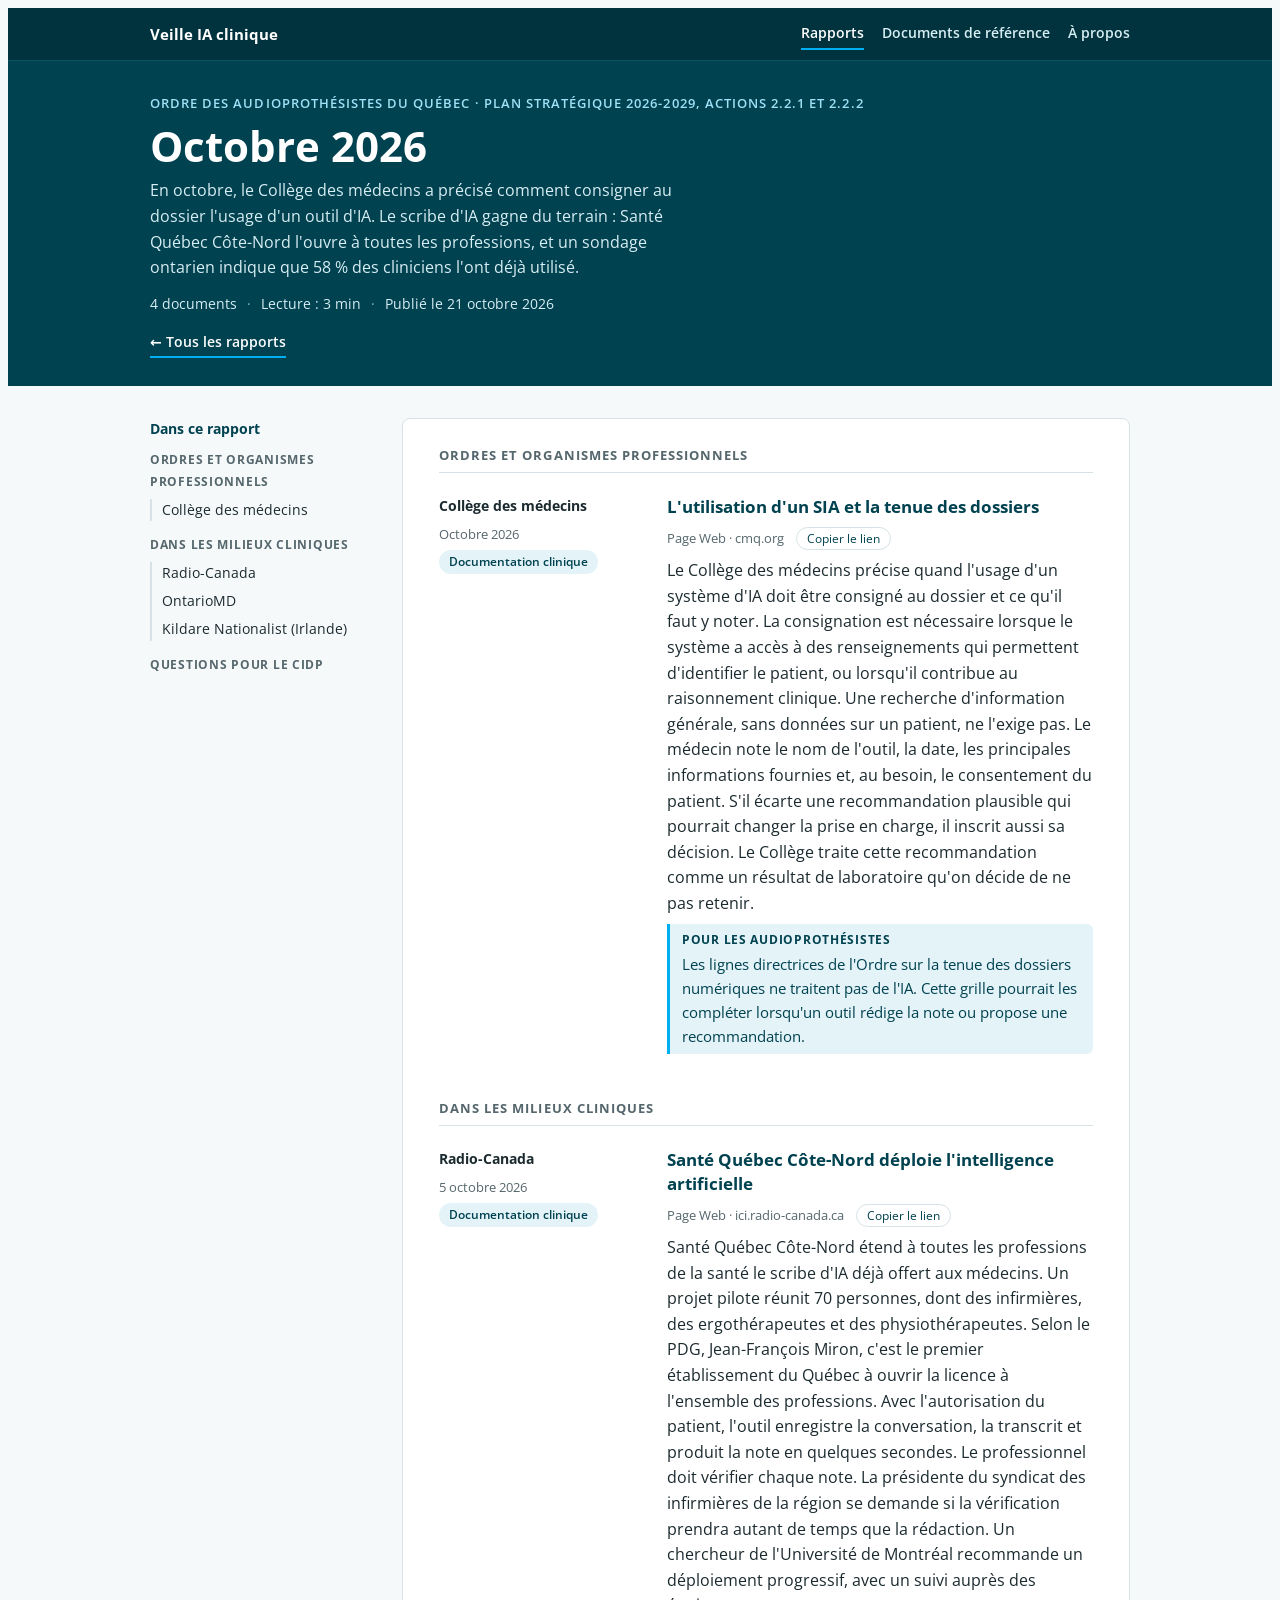
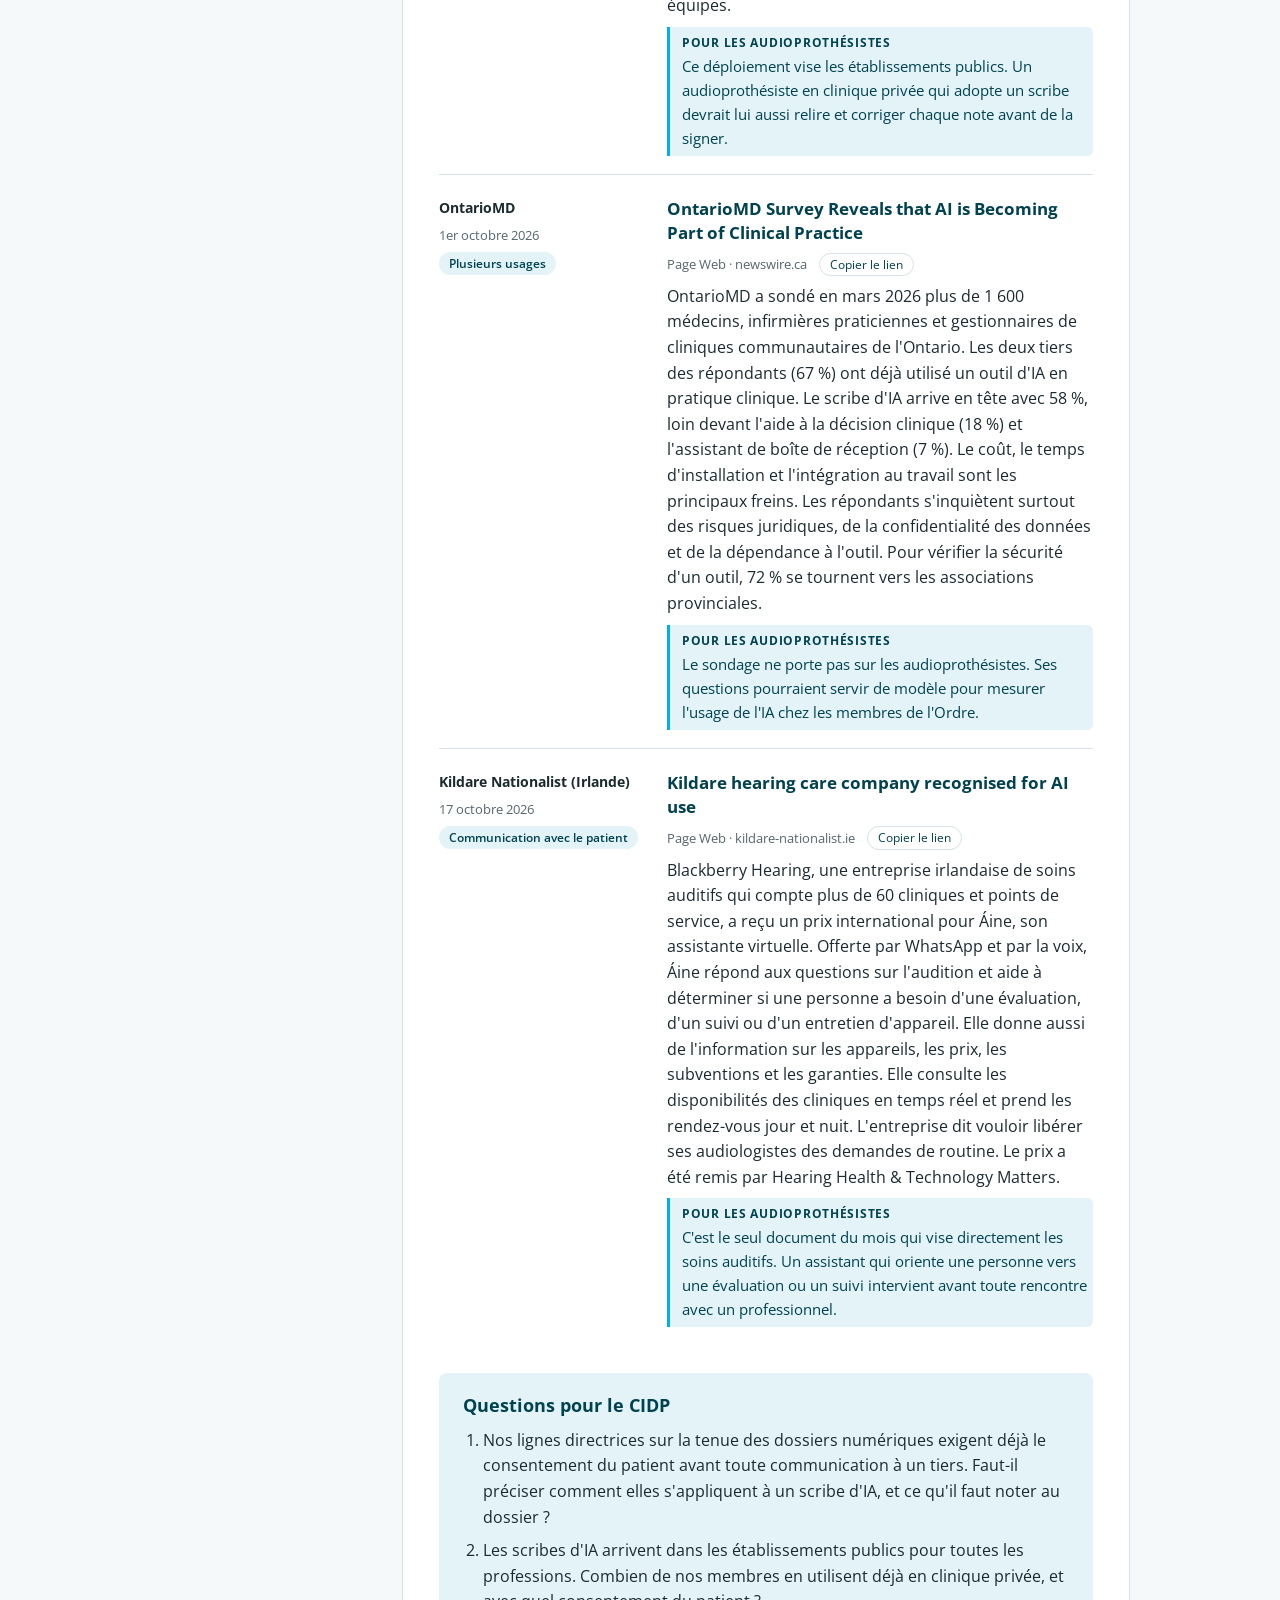
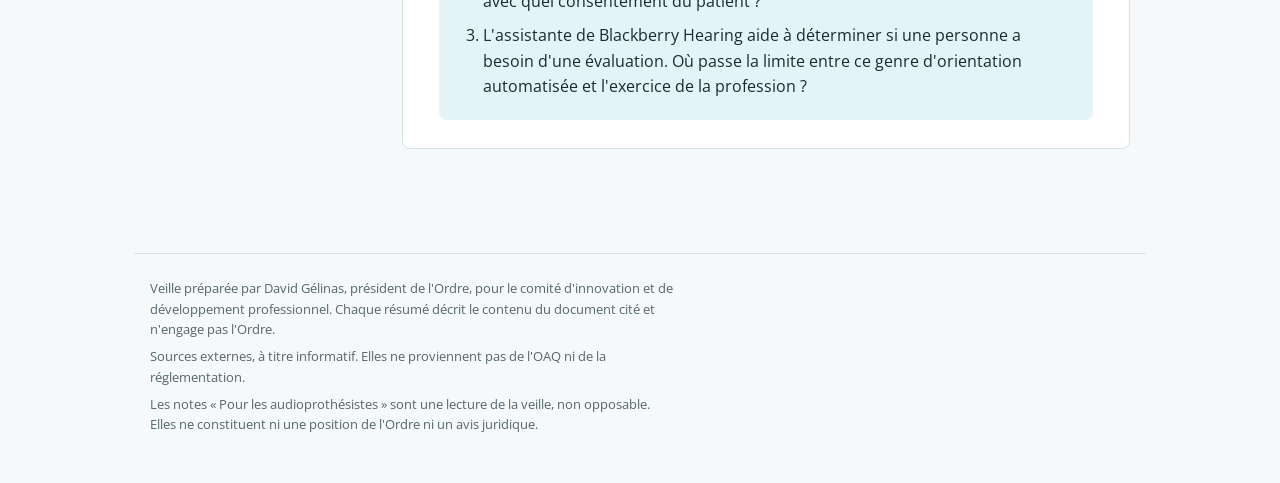
==== commit 96fddab1: "Le site couvre aussi l'action 2.2.1 (vigie des travaux du CIQ sur l'IA) Co-Authored-By: Claude Opus " ====
--- a/rapports/2026-10.html
+++ b/rapports/2026-10.html
@@ -21,7 +21,7 @@
 </nav>
 <header class="bandeau">
   <div class="cadre">
-    <span class="surtitre">Ordre des audioprothésistes du Québec · Plan stratégique 2026-2029, action 2.2.2</span>
+    <span class="surtitre">Ordre des audioprothésistes du Québec · Plan stratégique 2026-2029, actions 2.2.1 et 2.2.2</span>
     <h1 id="t-rapport">Octobre 2026</h1>
     <p class="sous-titre">En octobre, le Collège des médecins a précisé comment consigner au dossier l&#x27;usage d&#x27;un outil d&#x27;IA. Le scribe d&#x27;IA gagne du terrain : Santé Québec Côte-Nord l&#x27;ouvre à toutes les professions, et un sondage ontarien indique que 58 % des cliniciens l&#x27;ont déjà utilisé.</p>
     <p class="faits"><span>4 documents</span><span>Lecture : 3 min</span><span>Publié le 21 octobre 2026</span></p>
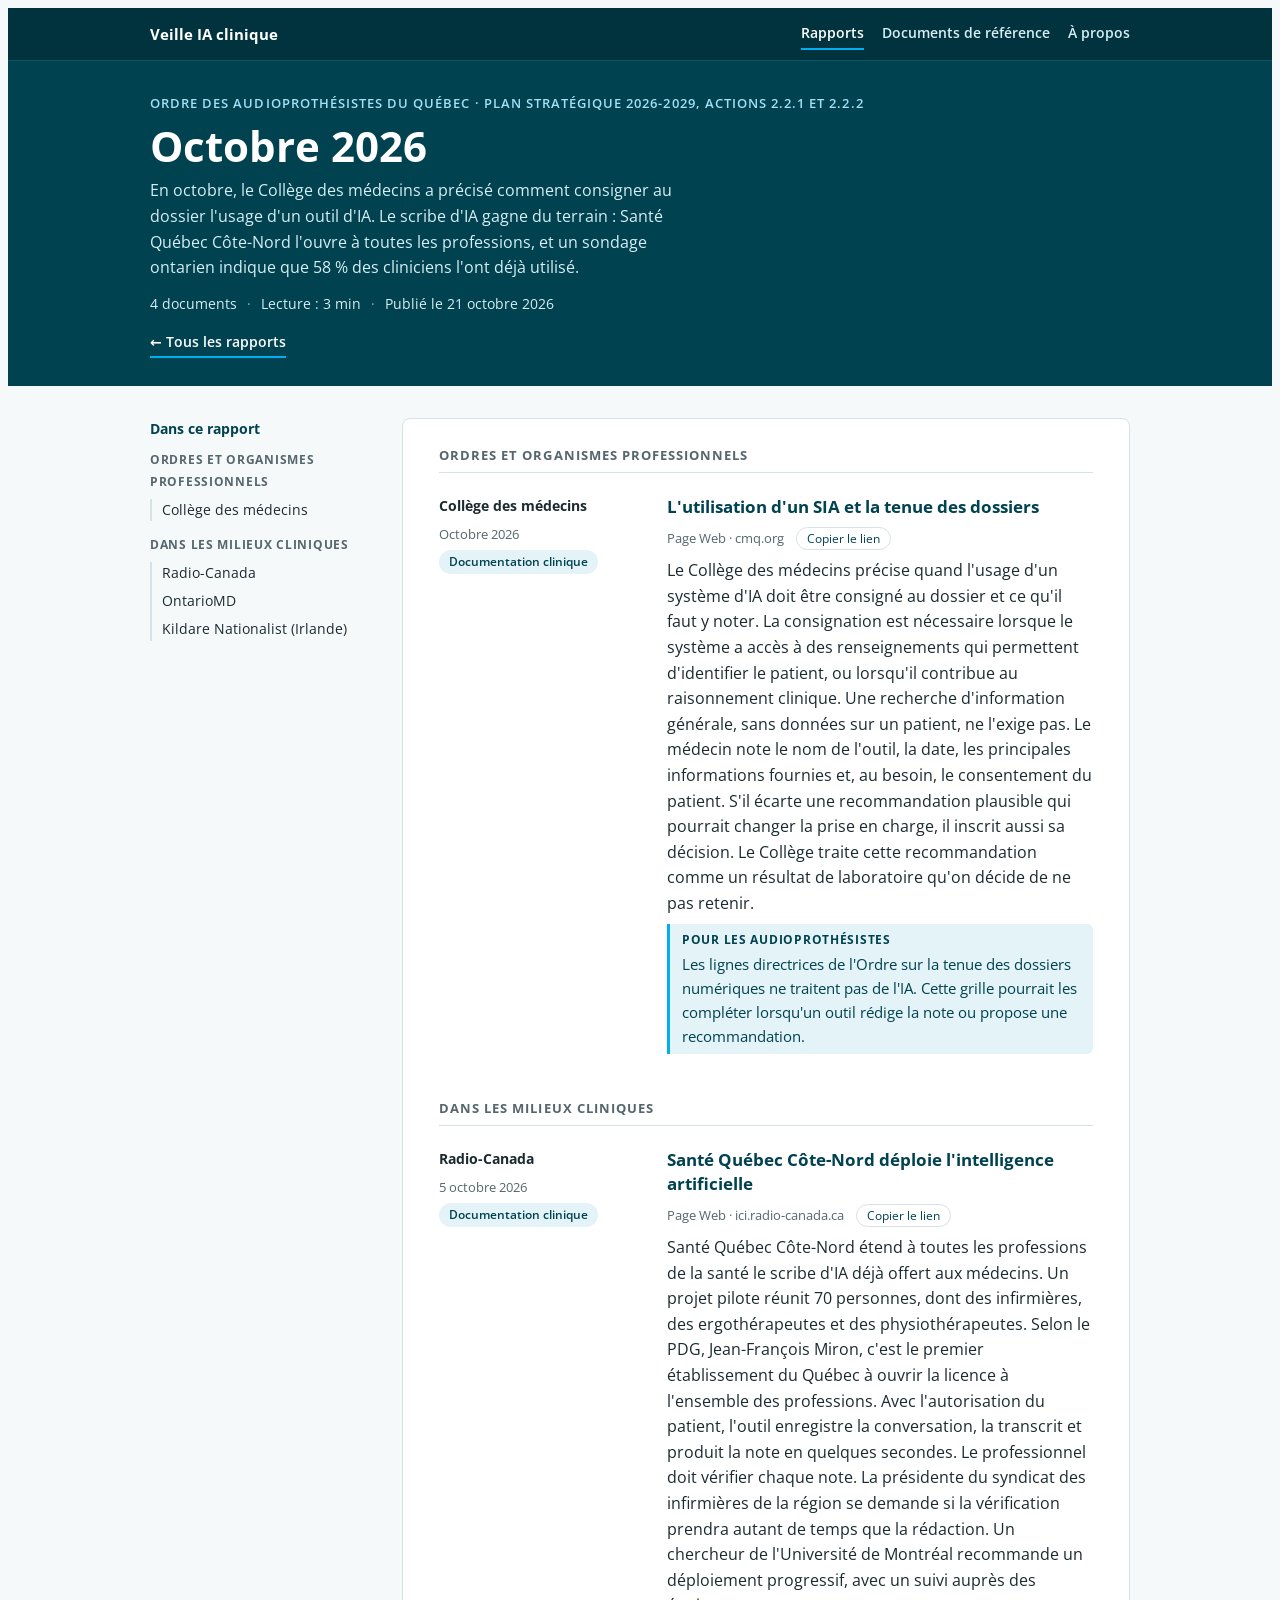
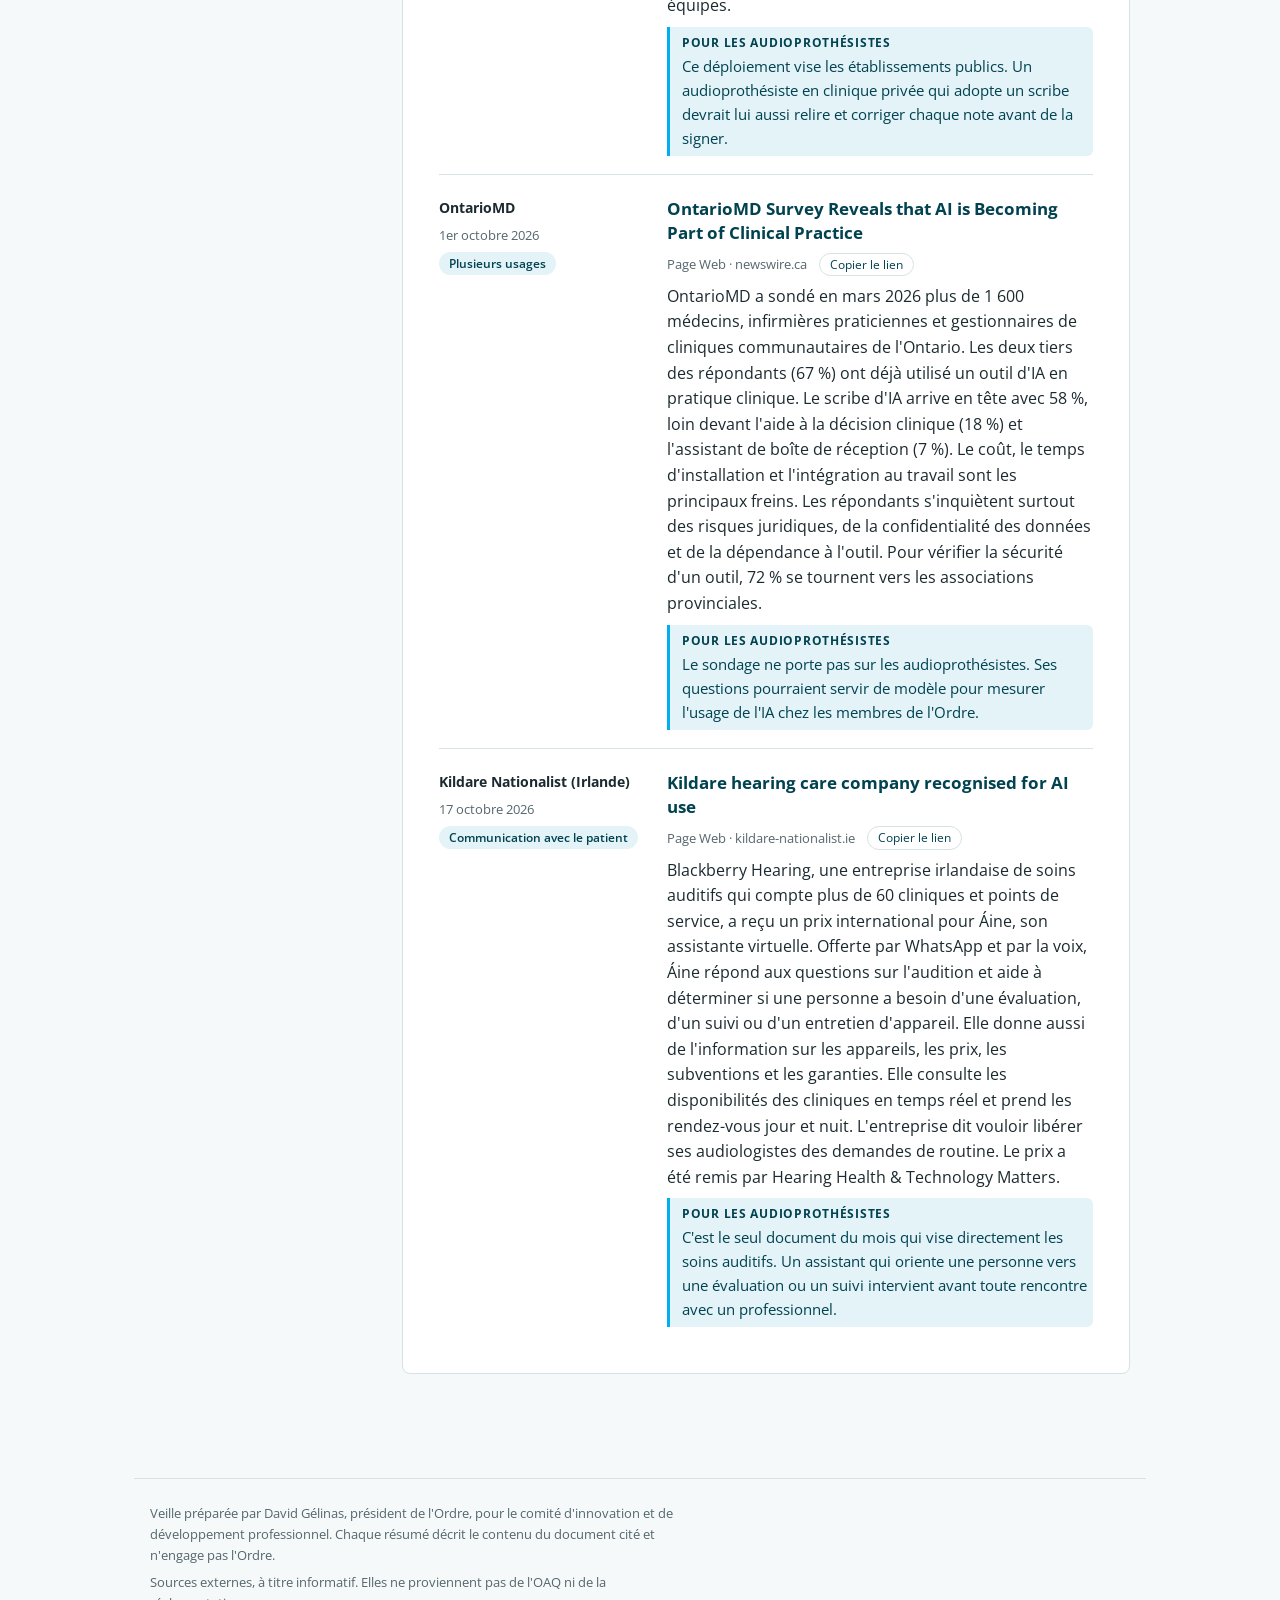
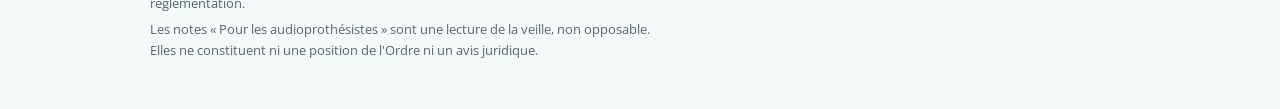
==== commit 9e9bd96c: "Questions retirées du site : c'est le CIDP qui juge de l'importance Co-Authored-By: Claude Opus 5.5 " ====
--- a/rapports/2026-10.html
+++ b/rapports/2026-10.html
@@ -45,7 +45,6 @@
             <li><a href="#ontariomd-survey-reveals-that-ai-is-becoming-part-of-clinica">OntarioMD</a></li>
             <li><a href="#kildare-hearing-care-company-recognised-for-ai-use">Kildare Nationalist (Irlande)</a></li>
           </ol></li>
-        <li><a class="som-rub" href="#questions">Questions pour le CIDP</a></li>
           </ol>
         </details>
       </aside>
@@ -92,14 +91,6 @@
           </div>
         </div>
       </div>
-      <div class="questions" id="questions">
-        <h3>Questions pour le CIDP</h3>
-        <ol>
-          <li>Nos lignes directrices sur la tenue des dossiers numériques exigent déjà le consentement du patient avant toute communication à un tiers. Faut-il préciser comment elles s&#x27;appliquent à un scribe d&#x27;IA, et ce qu&#x27;il faut noter au dossier ?</li>
-          <li>Les scribes d&#x27;IA arrivent dans les établissements publics pour toutes les professions. Combien de nos membres en utilisent déjà en clinique privée, et avec quel consentement du patient ?</li>
-          <li>L&#x27;assistante de Blackberry Hearing aide à déterminer si une personne a besoin d&#x27;une évaluation. Où passe la limite entre ce genre d&#x27;orientation automatisée et l&#x27;exercice de la profession ?</li>
-        </ol>
-      </div>
       </article>
     </div>
     <nav class="suite" aria-label="Autres rapports">
--- a/assets/style.css
+++ b/assets/style.css
@@ -68,10 +68,6 @@
 .doc .corps h4 a { color: var(--encre); text-decoration: none; }
 .doc .corps h4 a:hover { text-decoration: underline; }
 .doc .corps p { margin: 0; max-width: 66ch; }
-.questions { background: var(--puce-fond); border-radius: 8px; padding: 20px 24px; display: grid; gap: 10px; }
-.questions h3 { color: var(--puce-texte); }
-.questions ol { margin: 0; padding-left: 20px; display: grid; gap: 8px; }
-.questions li { max-width: 68ch; }
 footer .cadre { padding-block: 24px 40px; border-top: 1px solid var(--filet); font-size: 13px; color: var(--doux); display: grid; gap: 6px; }
 footer p { margin: 0; max-width: 75ch; }
 
